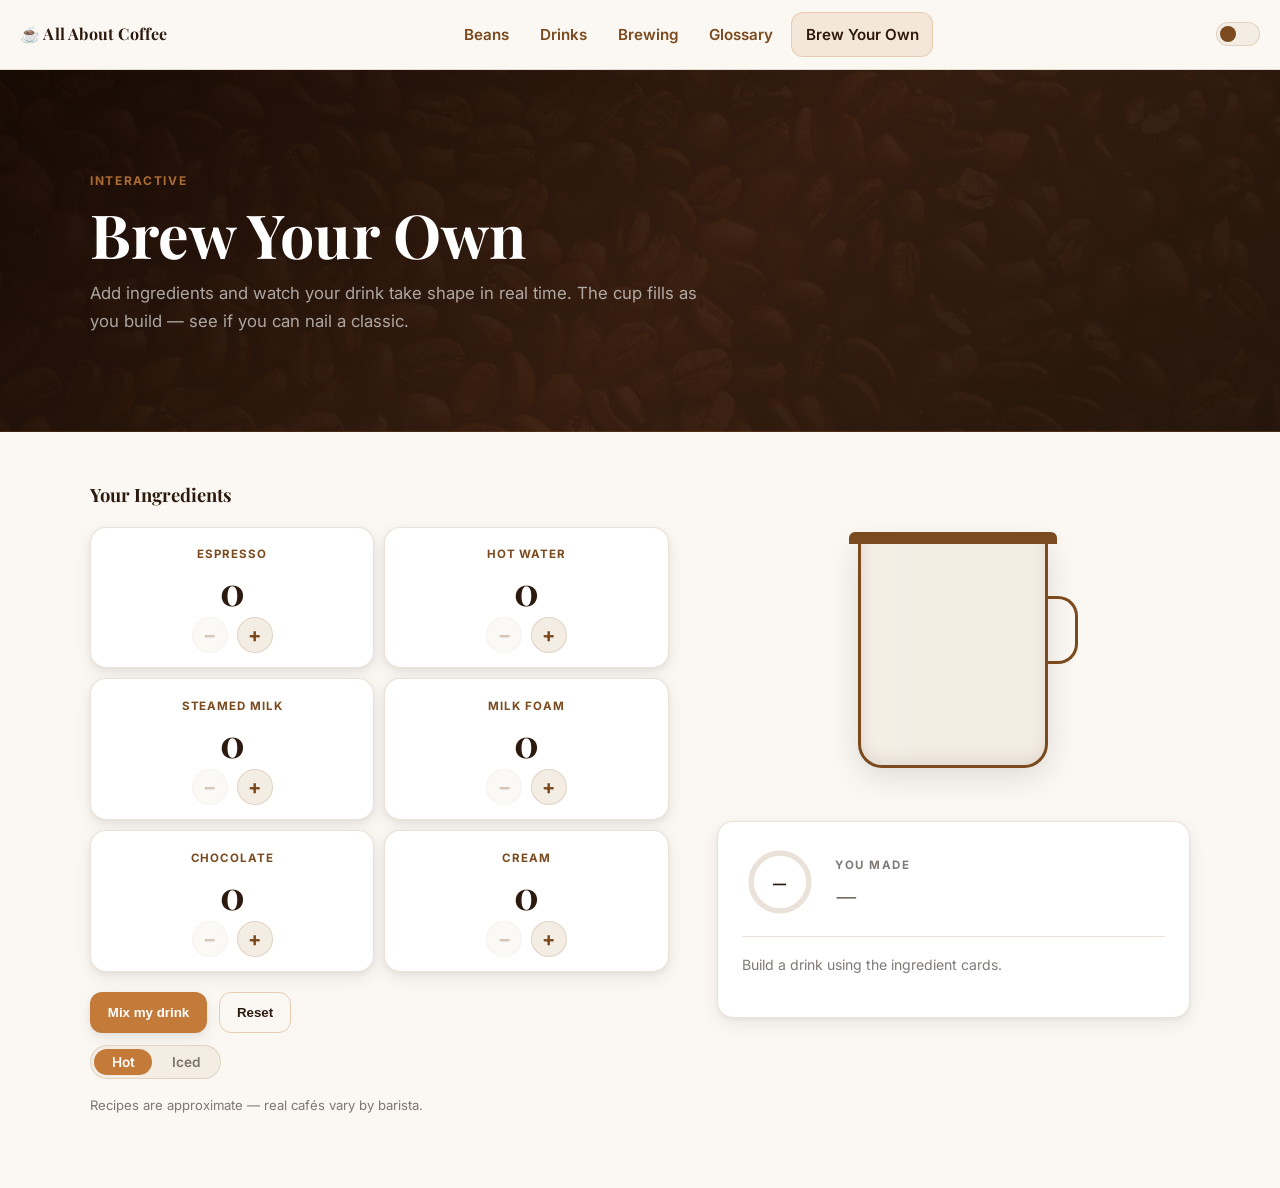
==== brew.html @ 39d96329 "added option to switch light/dark mode, choose between iced and hot coffee" ====
<!DOCTYPE html>
<html lang="en">
<head>
  <meta charset="UTF-8" />
  <meta name="viewport" content="width=device-width, initial-scale=1.0" />
  <link rel="stylesheet" href="styles.css" />
  <script src="main.js" defer></script>
  <script src="brew-game.js" defer></script>
  <title>Brew Your Own | All About Coffee</title>
</head>
<body>
  <header class="top-nav">
    <a class="brand" href="index.html#top">☕ All About Coffee</a>
    <nav class="nav-links">
      <a href="index.html#beans">Beans</a>
      <a href="index.html#drinks">Drinks</a>
      <a href="index.html#brewing">Brewing</a>
      <a href="index.html#glossary">Glossary</a>
      <a class="game-link" href="brew.html">Brew Your Own</a>
    </nav>
    <button class="theme-toggle" id="btnTheme" type="button" aria-label="Toggle dark mode">
      <span class="theme-toggle__knob"></span>
    </button>
  </header>

  <!-- Dark cinematic hero -->
  <div class="brew-hero">
    <div class="container brew-hero__inner">
      <p class="brew-hero__eyebrow">Interactive</p>
      <h1 class="brew-hero__title">Brew Your Own</h1>
      <p class="brew-hero__sub">
        Add ingredients and watch your drink take shape in real time.
        The cup fills as you build — see if you can nail a classic.
      </p>
    </div>
  </div>

  <main class="brew-layout container" data-page="brew">

    <!-- ── Left: ingredient cards ── -->
    <section class="brew-controls">
      <h2 class="brew-col-label">Your Ingredients</h2>
      <div class="brew-ing-grid" id="controls">
        <!-- Rendered by brew-game.js -->
      </div>
      <div class="brew-action-row">
        <button class="button" id="btnMix" type="button">Mix my drink</button>
        <button class="button secondary" id="btnReset" type="button">Reset</button>
      </div>
      <div class="brew-temp-row">
        <div class="temp-toggle">
          <button class="temp-btn active" id="btnHot"  type="button">Hot</button>
          <button class="temp-btn"        id="btnCold" type="button">Iced</button>
        </div>
      </div>
      <p class="brew-note">Recipes are approximate — real cafés vary by barista.</p>
    </section>

    <!-- ── Right: animated cup + result ── -->
    <aside class="brew-readout">

      <!-- Cup visualization -->
      <div class="cup-scene">
        <div class="cup-steam" id="cupSteam">
          <span></span><span></span><span></span>
        </div>

        <div class="cup-wrap">
          <div class="cup-rim"></div>
          <div class="cup-body" id="cupBody">
            <!-- Layers filled bottom-up by JS (order = visual stack order) -->
            <div class="cup-layer" id="layer-espresso"  style="--lc:#7B3520"></div>
            <div class="cup-layer" id="layer-water"     style="--lc:#7B9FB8"></div>
            <div class="cup-layer" id="layer-chocolate" style="--lc:#5C3317"></div>
            <div class="cup-layer" id="layer-milk"      style="--lc:#DEBBA0"></div>
            <div class="cup-layer" id="layer-cream"     style="--lc:#E8C87A"></div>
            <div class="cup-layer" id="layer-foam"      style="--lc:#D6C9BB"></div>
          </div>
          <div class="cup-handle"></div>
        </div>

        <!-- Colour-coded layer legend -->
        <div class="cup-legend" id="cupLegend"></div>
      </div>

      <!-- Result card -->
      <div class="brew-result">
        <div class="brew-result__top">

          <!-- SVG confidence ring -->
          <div class="brew-ring-wrap">
            <svg class="brew-ring" viewBox="0 0 100 100" aria-hidden="true">
              <circle class="brew-ring__bg"  cx="50" cy="50" r="38"/>
              <circle class="brew-ring__arc" cx="50" cy="50" r="38" id="ringArc"/>
            </svg>
            <span class="brew-ring__pct" id="confidencePct">—</span>
          </div>

          <div class="brew-result__text">
            <p class="brew-result__label">You made</p>
            <p class="brew-result__name" id="drinkName">—</p>
          </div>
        </div>

        <p class="brew-result__desc" id="drinkDesc">
          Build a drink using the ingredient cards on the left.
        </p>

        <div class="brew-mix" id="mixSummary"></div>
      </div>

    </aside>
  </main>
</body>
</html>
---- styles.css ----
@import url("https://fonts.googleapis.com/css2?family=Playfair+Display:wght@600;700&family=Inter:wght@400;500;600&display=swap");

:root{
  --font-heading: "Playfair Display", serif;
  --font-body: "Inter", system-ui, -apple-system, Segoe UI, Roboto, Arial, sans-serif;

  /* ── Light theme (default) ── */
  --bg: #FBF7F2;
  --surface: #FFFFFF;
  --surface-2: #F4EDE4;
  --border: rgba(139, 90, 43, 0.18);

  --tint: rgba(196, 123, 58, 0.08);
  --tint-strong: rgba(196, 123, 58, 0.14);
  --accent-soft: rgba(196, 123, 58, 0.12);
  --accent-soft-2: rgba(196, 123, 58, 0.08);

  --text: #1A0F08;
  --muted: rgba(26, 15, 8, 0.55);

  /* "900" = darkest heading; "700" = warm mid-tone */
  --coffee-900: #2D1A0E;
  --coffee-700: #7B4A1F;

  --accent: #C47B3A;

  --shadow-sm: 0 2px 6px rgba(0,0,0,0.05), 0 6px 18px rgba(0,0,0,0.07);
  --shadow: 0 8px 32px rgba(0,0,0,0.12);

  --radius: 16px;
  --radius-sm: 12px;
  --container: 1100px;

  /* ── Component tokens that vary per theme ── */
  --nav-glass: rgba(251, 247, 242, 0.88);
  --hero-fade:     rgba(251, 247, 242, 0.55);
  --hero-fade-end: rgba(251, 247, 242, 0.95);
  --beans-overlay-top: rgba(251, 247, 242, 0.72);
  --beans-overlay-bot: rgba(244, 237, 228, 0.85);
  --section-alt-end: rgba(196, 123, 58, 0.10);
}

*{ box-sizing: border-box; }
html{ scroll-behavior: smooth; }

body{
  margin: 0;
  font-family: var(--font-body);
  background: var(--bg);
  color: var(--text);
  line-height: 1.65;
  -webkit-font-smoothing: antialiased;
  -moz-osx-font-smoothing: grayscale;
}

a{ color: inherit; text-decoration: none; }

.container{
  width: min(var(--container), calc(100% - 2.5rem));
  margin-inline: auto;
}

/* Make anchor scrolling land nicely below the sticky nav */
section[id]{ scroll-margin-top: 88px; }

/* ---------- Top Nav ---------- */
.top-nav{
  position: sticky;
  top: 0;
  z-index: 50;

  background: var(--nav-glass);
  -webkit-backdrop-filter: blur(12px);
  backdrop-filter: blur(12px);
  border-bottom: 1px solid var(--border);

  display: flex;
  align-items: center;
  justify-content: space-between;

  padding: 0.75rem 1.25rem;
}

.brand{
  font-family: var(--font-heading);
  font-weight: 700;
  letter-spacing: 0.2px;
  color: var(--coffee-900);
  display: inline-flex;
  align-items: center;
  gap: 0.5rem;
}

.nav-links{
  display: flex;
  align-items: center;
  gap: 0.25rem;
  flex-wrap: wrap;
}

.nav-links a{
  font-weight: 600;
  font-size: 0.95rem;
  color: var(--coffee-700);

  padding: 0.55rem 0.85rem;
  border-radius: var(--radius-sm);

  transition: background-color 160ms ease, color 160ms ease, transform 160ms ease;
}

.nav-links a:hover{
  background: rgba(196, 123, 58, 0.14);
  color: var(--coffee-900);
}

.nav-links a.active{
  background: rgba(196, 123, 58, 0.20);
  color: var(--coffee-900);
}

.nav-links a.game-link{
  background: rgba(196, 123, 58, 0.14);
  border: 1px solid rgba(196, 123, 58, 0.25);
}

/* ---------- Hero (parallax) ---------- */
.hero{
  position: relative;
  overflow: hidden;
  border-bottom: 1px solid var(--border);
  padding: clamp(3rem, 7vw, 5rem) 0;
}

.hero-bg{
  position: absolute;
  inset: -30% -10% -30% -10%;
  background:
    radial-gradient(circle at 30% 15%,
      rgba(10,4,1,0.50),
      rgba(8,3,1,0.80) 55%,
      rgba(6,2,0,0.95)
    ),
    url("./assets/coffee-cup-leaves-bg.jpg");
  background-size: cover;
  background-position: center;
  transform: translate3d(0,0,0) scale(1.06);
  will-change: transform;
}

.hero::after{
  content:"";
  position:absolute;
  inset:0;
  background: linear-gradient(to bottom,
    transparent,
    var(--hero-fade) 60%,
    var(--hero-fade-end)
  );
  pointer-events:none;
}

.hero-inner{
  position: relative;
  z-index: 2;
}

.eyebrow{
  display: inline-block;
  font-weight: 700;
  letter-spacing: 0.12em;
  text-transform: uppercase;
  font-size: 0.78rem;
  color: rgba(196, 123, 58, 0.85);
  margin: 0 0 0.75rem;
}

.hero h1{
  font-family: var(--font-heading);
  font-weight: 700;
  letter-spacing: 0.2px;
  line-height: 1.1;
  margin: 0 0 0.85rem;
  font-size: clamp(2.2rem, 3.6vw, 3.3rem);
  /* Always cream — hero sits on a dark image in both themes */
  color: #F0E2CC;
  max-width: 22ch;
}

.beans-bg{
  position: relative;
  overflow: hidden;
}

.beans-bg::before{
  content:"";
  position: absolute;
  inset: -20%;
  background:
    linear-gradient(
      var(--beans-overlay-top),
      var(--beans-overlay-bot)
    ),
    url("./assets/coffee-beans-bg.jpg");
  background-size: cover;
  background-position: center;
  transform: translate3d(0,0,0) scale(1.06);
  z-index: 0;
}

.beans-bg > .container{
  position: relative;
  z-index: 1;
}

.lead{
  margin: 0;
  max-width: 70ch;
  /* Always readable on the dark hero image */
  color: rgba(240, 226, 204, 0.72);
  font-size: 1.08rem;
}

/* Secondary button inside the hero is always on a dark image */
.hero .button.secondary {
  color: #F0E2CC;
  border-color: rgba(240, 226, 204, 0.35);
}

.cta-row{
  display: flex;
  gap: 0.75rem;
  flex-wrap: wrap;
  margin-top: 1.35rem;
}

.button{
  display: inline-flex;
  align-items: center;
  justify-content: center;
  gap: 0.5rem;

  padding: 0.75rem 1.05rem;
  border-radius: var(--radius-sm);
  border: 1px solid transparent;

  background: var(--accent);
  color: #fff;
  font-weight: 700;

  box-shadow: var(--shadow-sm);
  transition: transform 160ms ease, filter 160ms ease;
}

.button:hover{ transform: translateY(-1px); filter: brightness(0.98); }
.button:active{ transform: translateY(0px); }

.button.secondary{
  background: transparent;
  color: var(--coffee-900);
  border-color: rgba(196, 123, 58, 0.35);
  box-shadow: none;
}

/* ---------- Sections ---------- */
.section{
  padding: clamp(2.5rem, 5vw, 4rem) 0;
}

.section--alt{
  background:
    linear-gradient(to bottom, rgba(196,123,58,0.06), var(--section-alt-end));
  border-top: 1px solid var(--border);
  border-bottom: 1px solid var(--border);
}

.section-head{
  margin-bottom: 1.25rem;
}

.section-head h2{
  font-family: var(--font-heading);
  font-size: clamp(1.6rem, 2.2vw, 2.1rem);
  margin: 0 0 0.35rem;
  color: var(--coffee-900);
}

.section-head p{
  margin: 0;
  color: var(--muted);
  max-width: 78ch;
}

/* Grid + cards */
.grid{
  display: grid;
  grid-template-columns: repeat(12, 1fr);
  gap: 1.15rem;
  margin-top: 1.25rem;
}

.card{
  grid-column: span 6;
  background: var(--surface);
  border: 1px solid var(--border);
  border-radius: var(--radius);
  padding: 1.2rem;
  box-shadow: var(--shadow-sm);
  transition: transform 170ms ease, box-shadow 170ms ease, border-color 170ms ease;
}

.card:hover{
  transform: translateY(-2px);
  box-shadow: var(--shadow);
  border-color: rgba(196,123,58,0.30);
}

.card h3{
  font-family: var(--font-heading);
  margin: 0 0 0.35rem;
  color: var(--coffee-900);
}

.card p{
  margin: 0.25rem 0 0;
  color: var(--muted);
}

.card ul{
  margin: 0.75rem 0 0;
  padding-left: 1.1rem;
  color: var(--muted);
}

.card.small{ grid-column: span 4; }
.card.full{ grid-column: span 12; }

.chip{
  display: inline-flex;
  align-items: center;
  gap: 0.35rem;
  padding: 0.2rem 0.6rem;
  border-radius: 999px;
  border: 1px solid rgba(196,123,58,0.25);
  background: rgba(196,123,58,0.10);
  font-weight: 700;
  font-size: 0.82rem;
  color: var(--coffee-700);
}

/* ---------- Reveal on scroll ---------- */
.reveal{
  opacity: 0;
  transform: translateY(14px);
  transition: opacity 500ms ease, transform 500ms ease;
}
.reveal.in{
  opacity: 1;
  transform: translateY(0);
}

/* ---------- Footer ---------- */
.footer{
  border-top: 1px solid var(--border);
  padding: 1.75rem 0;
  color: var(--muted);
  font-size: 0.95rem;
}

/* =========================
   Brew page
========================= */

/* ── Hero ── */
.brew-hero {
  background:
    linear-gradient(135deg,
      rgba(22, 10, 4, 0.97) 0%,
      rgba(55, 30, 16, 0.94) 55%,
      rgba(38, 22, 12, 0.96) 100%
    ),
    url('./assets/coffee-beans-bg.jpg');
  background-size: cover;
  background-position: center;
  padding: clamp(3.5rem, 8vw, 6rem) 0;
  border-bottom: 1px solid rgba(196,123,58,0.18);
}

.brew-hero__eyebrow {
  display: inline-block;
  font-weight: 700;
  letter-spacing: 0.14em;
  text-transform: uppercase;
  font-size: 0.75rem;
  color: rgba(196,123,58,0.85);
  margin: 0 0 0.75rem;
}

.brew-hero__title {
  font-family: var(--font-heading);
  font-size: clamp(2.4rem, 5vw, 3.8rem);
  color: #fff;
  margin: 0 0 0.85rem;
  line-height: 1.05;
  letter-spacing: 0.2px;
}

.brew-hero__sub {
  color: rgba(255,255,255,0.62);
  font-size: 1.05rem;
  max-width: 58ch;
  margin: 0;
  line-height: 1.65;
}

/* ── Page layout ── */
.brew-layout {
  display: grid;
  grid-template-columns: 1.1fr 0.9fr;
  gap: 3rem;
  align-items: start;
  padding: 3rem 0 4.5rem;
}

.brew-col-label {
  font-family: var(--font-heading);
  font-size: 1.15rem;
  color: var(--coffee-900);
  margin: 0 0 1rem;
}

/* ── Ingredient cards ── */
.brew-ing-grid {
  display: grid;
  grid-template-columns: repeat(2, 1fr);
  gap: 10px;
}

.brew-ing-card {
  background: var(--surface);
  border: 1.5px solid var(--border);
  border-radius: var(--radius);
  padding: 1.1rem 0.85rem 0.9rem;
  display: flex;
  flex-direction: column;
  align-items: center;
  gap: 0.45rem;
  text-align: center;
  box-shadow: var(--shadow-sm);
  transition: border-color 200ms ease, box-shadow 200ms ease;
}

.brew-ing-card.has-value {
  border-color: rgba(196,123,58,0.50);
  box-shadow: 0 0 0 3px rgba(196,123,58,0.09), var(--shadow-sm);
}

.brew-ing-name {
  font-size: 0.72rem;
  font-weight: 700;
  letter-spacing: 0.08em;
  text-transform: uppercase;
  color: var(--coffee-700);
}

.brew-ing-count {
  font-family: var(--font-heading);
  font-size: 2.4rem;
  font-weight: 700;
  color: var(--coffee-900);
  line-height: 1;
  min-width: 2ch;
  transition: color 200ms ease;
}

.brew-ing-card.has-value .brew-ing-count { color: var(--accent); }

.brew-steppers {
  display: flex;
  gap: 0.55rem;
  align-items: center;
}

.brew-step {
  width: 36px;
  height: 36px;
  border-radius: 50%;
  border: 1.5px solid var(--border);
  background: var(--surface-2);
  color: var(--coffee-700);
  font-size: 1.25rem;
  font-weight: 700;
  font-family: inherit;
  cursor: pointer;
  display: flex;
  align-items: center;
  justify-content: center;
  line-height: 1;
  transition: background 140ms ease, border-color 140ms ease, transform 110ms ease;
}

.brew-step:hover {
  background: var(--accent-soft);
  border-color: rgba(196,123,58,0.45);
}

.brew-step:active  { transform: scale(0.90); }
.brew-step:disabled { opacity: 0.3; cursor: default; }

.brew-action-row {
  display: flex;
  gap: 0.75rem;
  margin-top: 1.25rem;
  flex-wrap: wrap;
}

.brew-note {
  margin: 1rem 0 0;
  font-size: 0.82rem;
  color: var(--muted);
}

/* ── Right column wrapper ── */
.brew-readout {
  display: flex;
  flex-direction: column;
  gap: 1.25rem;
  position: sticky;
  top: 96px;
}

/* ── Cup scene ── */
.cup-scene {
  display: flex;
  flex-direction: column;
  align-items: center;
  gap: 0;
  padding-top: 1rem;
}

/* Steam */
.cup-steam {
  display: flex;
  gap: 10px;
  align-items: flex-end;
  height: 38px;
  margin-bottom: 4px;
  opacity: 0;
  transition: opacity 600ms ease;
}

.cup-steam.is-active { opacity: 1; }

.cup-steam span {
  display: block;
  width: 5px;
  border-radius: 3px;
  background: linear-gradient(to top, rgba(196,123,58,0.45), transparent);
  animation: steamRise 2s ease-in-out infinite;
}

.cup-steam span:nth-child(1) { height: 22px; animation-delay: 0s;    }
.cup-steam span:nth-child(2) { height: 30px; animation-delay: 0.45s; }
.cup-steam span:nth-child(3) { height: 18px; animation-delay: 0.9s;  }

@keyframes steamRise {
  0%, 100% { transform: translateY(0)    scaleX(1);   opacity: 0.75; }
  50%       { transform: translateY(-9px) scaleX(0.55); opacity: 0.25; }
}

/* Cup structure */
.cup-wrap {
  position: relative;
  width: 190px;
}

.cup-rim {
  position: absolute;
  top: -6px;
  left: -9px;
  right: -9px;
  height: 12px;
  background: var(--coffee-700);
  border-radius: 6px 6px 0 0;
  z-index: 2;
}

.cup-body {
  width: 190px;
  height: 230px;
  border: 3px solid var(--coffee-700);
  border-top: none;
  border-bottom-left-radius: 24px;
  border-bottom-right-radius: 24px;
  background: var(--surface-2);
  position: relative;
  overflow: hidden;
  box-shadow:
    inset 0 -6px 16px rgba(42,26,18,0.07),
    inset 2px 0 8px rgba(42,26,18,0.04),
    var(--shadow);
}

/* Subtle gloss on left side of cup */
.cup-body::after {
  content: '';
  position: absolute;
  inset: 0;
  background: linear-gradient(to right, rgba(255,255,255,0.06) 0%, transparent 40%);
  pointer-events: none;
  z-index: 1;
}

.cup-handle {
  position: absolute;
  right: -30px;
  top: 58px;
  width: 30px;
  height: 68px;
  border: 3px solid var(--coffee-700);
  border-left: none;
  border-radius: 0 20px 20px 0;
}

/* Liquid layers */
.cup-layer {
  position: absolute;
  left: 0;
  right: 0;
  bottom: 0;
  height: 0%;
  background: var(--lc, #ccc);
  transition:
    height 580ms cubic-bezier(0.34, 1.25, 0.64, 1),
    bottom 580ms cubic-bezier(0.34, 1.25, 0.64, 1);
}

/* Separator line between layers — dark enough to show on light colours */
.cup-layer::after {
  content: '';
  position: absolute;
  top: 0;
  left: 0;
  right: 0;
  height: 3px;
  background: rgba(80, 45, 20, 0.18);
}

/* Layer legend */
.cup-legend {
  display: flex;
  flex-wrap: wrap;
  justify-content: center;
  gap: 0.4rem 0.75rem;
  margin-top: 0.85rem;
  min-height: 1.2em;
}

.cup-legend-item {
  display: flex;
  align-items: center;
  gap: 0.3rem;
  font-size: 0.75rem;
  color: var(--muted);
  font-weight: 500;
}

.cup-legend-dot {
  width: 9px;
  height: 9px;
  border-radius: 50%;
  flex-shrink: 0;
}

/* ── Result card ── */
.brew-result {
  background: var(--surface);
  border: 1px solid var(--border);
  border-radius: var(--radius);
  padding: 1.4rem 1.5rem 1.5rem;
  box-shadow: var(--shadow-sm);
}

.brew-result__top {
  display: flex;
  align-items: center;
  gap: 1.1rem;
  margin-bottom: 1rem;
}

/* SVG ring */
.brew-ring-wrap {
  position: relative;
  width: 76px;
  height: 76px;
  flex-shrink: 0;
}

.brew-ring {
  width: 76px;
  height: 76px;
  transform: rotate(-90deg);
}

.brew-ring__bg {
  fill: none;
  stroke: var(--border);
  stroke-width: 7;
}

.brew-ring__arc {
  fill: none;
  stroke: var(--accent);
  stroke-width: 7;
  stroke-linecap: round;
  /* circumference = 2π × 38 ≈ 238.76 */
  stroke-dasharray: 238.76;
  stroke-dashoffset: 238.76;
  transition: stroke-dashoffset 600ms cubic-bezier(0.4, 0, 0.2, 1), stroke 350ms ease;
}

.brew-ring__pct {
  position: absolute;
  inset: 0;
  display: flex;
  align-items: center;
  justify-content: center;
  font-family: var(--font-heading);
  font-size: 1.05rem;
  font-weight: 700;
  color: var(--coffee-900);
}

.brew-result__label {
  font-size: 0.72rem;
  font-weight: 700;
  letter-spacing: 0.13em;
  text-transform: uppercase;
  color: var(--muted);
  margin: 0 0 0.25rem;
}

.brew-result__name {
  font-family: var(--font-heading);
  font-size: clamp(1.3rem, 2.2vw, 1.65rem);
  color: var(--coffee-900);
  margin: 0;
  line-height: 1.15;
}

.brew-result__desc {
  font-size: 0.88rem;
  color: var(--muted);
  line-height: 1.65;
  margin: 0 0 1rem;
  border-top: 1px solid var(--border);
  padding-top: 1rem;
}

.brew-mix {
  display: flex;
  flex-wrap: wrap;
  gap: 0.35rem;
}

.brew-mix-tag {
  display: inline-flex;
  align-items: center;
  gap: 0.25rem;
  padding: 0.18rem 0.55rem;
  border-radius: 999px;
  background: var(--surface-2);
  border: 1px solid var(--border);
  font-size: 0.75rem;
  font-weight: 600;
  color: var(--coffee-700);
}

/* ── Responsive ── */
@media (max-width: 900px) {
  .card{ grid-column: span 12; }
  .card.small{ grid-column: span 12; }

  .brew-layout {
    grid-template-columns: 1fr;
    gap: 2rem;
    padding: 2rem 0 3rem;
  }

  .brew-readout { position: static; }
  .brew-ing-grid { grid-template-columns: repeat(3, 1fr); }
  .cup-scene { padding-top: 0; }
}

@media (max-width: 500px) {
  .brew-ing-grid { grid-template-columns: repeat(2, 1fr); }
}
/* =========================
   Drinks — full-bleed card grid
========================= */

.drink-grid {
  display: grid;
  grid-template-columns: repeat(3, 1fr);
  gap: 1rem;
  margin-top: 1.25rem;
}

.drink-card {
  position: relative;
  border-radius: var(--radius);
  overflow: hidden;
  aspect-ratio: 3 / 4;
  box-shadow: var(--shadow);
  /* stagger the reveal per card */
  --stagger: 0;
}

.drink-card:nth-child(1) { --stagger: 0; }
.drink-card:nth-child(2) { --stagger: 1; }
.drink-card:nth-child(3) { --stagger: 2; }
.drink-card:nth-child(4) { --stagger: 3; }
.drink-card:nth-child(5) { --stagger: 4; }
.drink-card:nth-child(6) { --stagger: 5; }

/* Override the generic .reveal transition to add stagger */
.drink-card.reveal {
  transition:
    opacity  500ms ease calc(var(--stagger) * 70ms),
    transform 500ms ease calc(var(--stagger) * 70ms);
}

/* Photo fills the entire card */
.drink-card img {
  position: absolute;
  inset: 0;
  width: 100%;
  height: 100%;
  object-fit: cover;
  transition: transform 500ms ease;
}

.drink-card:hover img { transform: scale(1.05); }

/* Dark gradient — heavier at the bottom where text lives */
.drink-card__overlay {
  position: absolute;
  inset: 0;
  background: linear-gradient(
    to top,
    rgba(12, 5, 2, 0.93) 0%,
    rgba(12, 5, 2, 0.55) 42%,
    rgba(12, 5, 2, 0.10) 72%,
    transparent 100%
  );
}

/* All text sits above the overlay */
.drink-card__body {
  position: absolute;
  bottom: 0;
  left: 0;
  right: 0;
  padding: 1.4rem 1.25rem 1.25rem;
  color: #fff;
}

.drink-card__tagline {
  font-size: 0.68rem;
  font-weight: 700;
  letter-spacing: 0.15em;
  text-transform: uppercase;
  color: rgba(196, 123, 58, 0.95);
  margin: 0 0 0.3rem;
}

.drink-card__name {
  font-family: var(--font-heading);
  font-size: clamp(1.2rem, 1.6vw, 1.5rem);
  color: #fff;
  margin: 0 0 0.5rem;
  line-height: 1.1;
}

.drink-card__desc {
  font-size: 0.8rem;
  color: rgba(255, 255, 255, 0.75);
  line-height: 1.55;
  margin: 0 0 0.75rem;
}

.drink-card__tags {
  display: flex;
  gap: 0.3rem;
  flex-wrap: wrap;
}

.drink-card__tags span {
  display: inline-flex;
  align-items: center;
  padding: 0.15rem 0.5rem;
  border-radius: 999px;
  background: rgba(196, 123, 58, 0.22);
  border: 1px solid rgba(196, 123, 58, 0.40);
  font-size: 0.7rem;
  font-weight: 600;
  color: rgba(255, 255, 255, 0.88);
}

@media (max-width: 700px) {
  .drink-grid { grid-template-columns: repeat(2, 1fr); }
  .drink-card { aspect-ratio: 4 / 5; }
}

@media (max-width: 420px) {
  .drink-grid { grid-template-columns: 1fr; }
  .drink-card { aspect-ratio: 4 / 3; }
}

/* =========================
   Dark theme override
========================= */

[data-theme="dark"] {
  --bg: #130904;
  --surface: #1E110A;
  --surface-2: #271810;
  --border: #3A2216;

  --text: #EDE0CF;
  --muted: rgba(237, 224, 207, 0.55);

  --coffee-900: #F0E2CC;
  --coffee-700: #C4926A;

  --shadow-sm: 0 8px 22px rgba(0, 0, 0, 0.35);
  --shadow: 0 18px 48px rgba(0, 0, 0, 0.55);

  --nav-glass: rgba(15, 7, 2, 0.88);
  --hero-fade:     rgba(10, 4, 1, 0.60);
  --hero-fade-end: rgba(10, 4, 1, 0.90);
  --beans-overlay-top: rgba(10, 4, 1, 0.82);
  --beans-overlay-bot: rgba(14, 7, 2, 0.90);
  --section-alt-end: rgba(10, 4, 1, 0.35);
}

/* =========================
   Theme toggle pill
========================= */

.theme-toggle {
  width: 44px;
  height: 24px;
  border-radius: 12px;
  border: 1.5px solid var(--border);
  background: var(--surface-2);
  cursor: pointer;
  padding: 0 0 0 3px;
  display: flex;
  align-items: center;
  flex-shrink: 0;
  transition: background 220ms ease, border-color 220ms ease;
}

.theme-toggle__knob {
  width: 16px;
  height: 16px;
  border-radius: 50%;
  background: var(--coffee-700);
  transform: translateX(0);
  transition: transform 220ms cubic-bezier(0.4, 0, 0.2, 1), background 220ms ease;
  flex-shrink: 0;
}

[data-theme="dark"] .theme-toggle__knob {
  transform: translateX(18px);
  background: var(--accent);
}

/* =========================
   Temperature toggle
========================= */

.brew-temp-row {
  margin-top: 0.75rem;
}

.temp-toggle {
  display: inline-flex;
  background: var(--surface-2);
  border: 1.5px solid var(--border);
  border-radius: 999px;
  padding: 3px;
  gap: 2px;
}

.temp-btn {
  padding: 0.3rem 1.1rem;
  border-radius: 999px;
  border: none;
  background: transparent;
  color: var(--muted);
  font-weight: 600;
  font-size: 0.85rem;
  font-family: inherit;
  cursor: pointer;
  transition: background 160ms ease, color 160ms ease;
}

.temp-btn.active {
  background: var(--accent);
  color: #fff;
}

.temp-btn:not(.active):hover {
  background: var(--accent-soft);
  color: var(--coffee-700);
}

/* =========================
   Mix animation
========================= */

@keyframes cupShake {
  0%   { transform: translateX(0)    rotate(0deg); }
  15%  { transform: translateX(-5px) rotate(-1.5deg); }
  30%  { transform: translateX(5px)  rotate(1.5deg); }
  45%  { transform: translateX(-4px) rotate(-0.8deg); }
  60%  { transform: translateX(4px)  rotate(0.8deg); }
  75%  { transform: translateX(-2px) rotate(-0.3deg); }
  100% { transform: translateX(0)    rotate(0deg); }
}

.cup-wrap.is-shaking {
  animation: cupShake 0.7s ease;
}

/* Single blended-colour layer shown after mixing */
.cup-layer--mixed {
  opacity: 0;
  z-index: 1;
  transition: opacity 350ms ease 50ms;
}

/* Slight cool tint on the mixed layer when drink is iced */
.cup-wrap.is-cold .cup-layer--mixed {
  filter: hue-rotate(20deg) saturate(0.75) brightness(0.92);
}

/* =========================
   Cold cup styling
========================= */

.cup-wrap.is-cold .cup-rim    { background: #7BA8C4; }
.cup-wrap.is-cold .cup-body   { border-color: #7BA8C4; }
.cup-wrap.is-cold .cup-handle { border-color: #7BA8C4; }
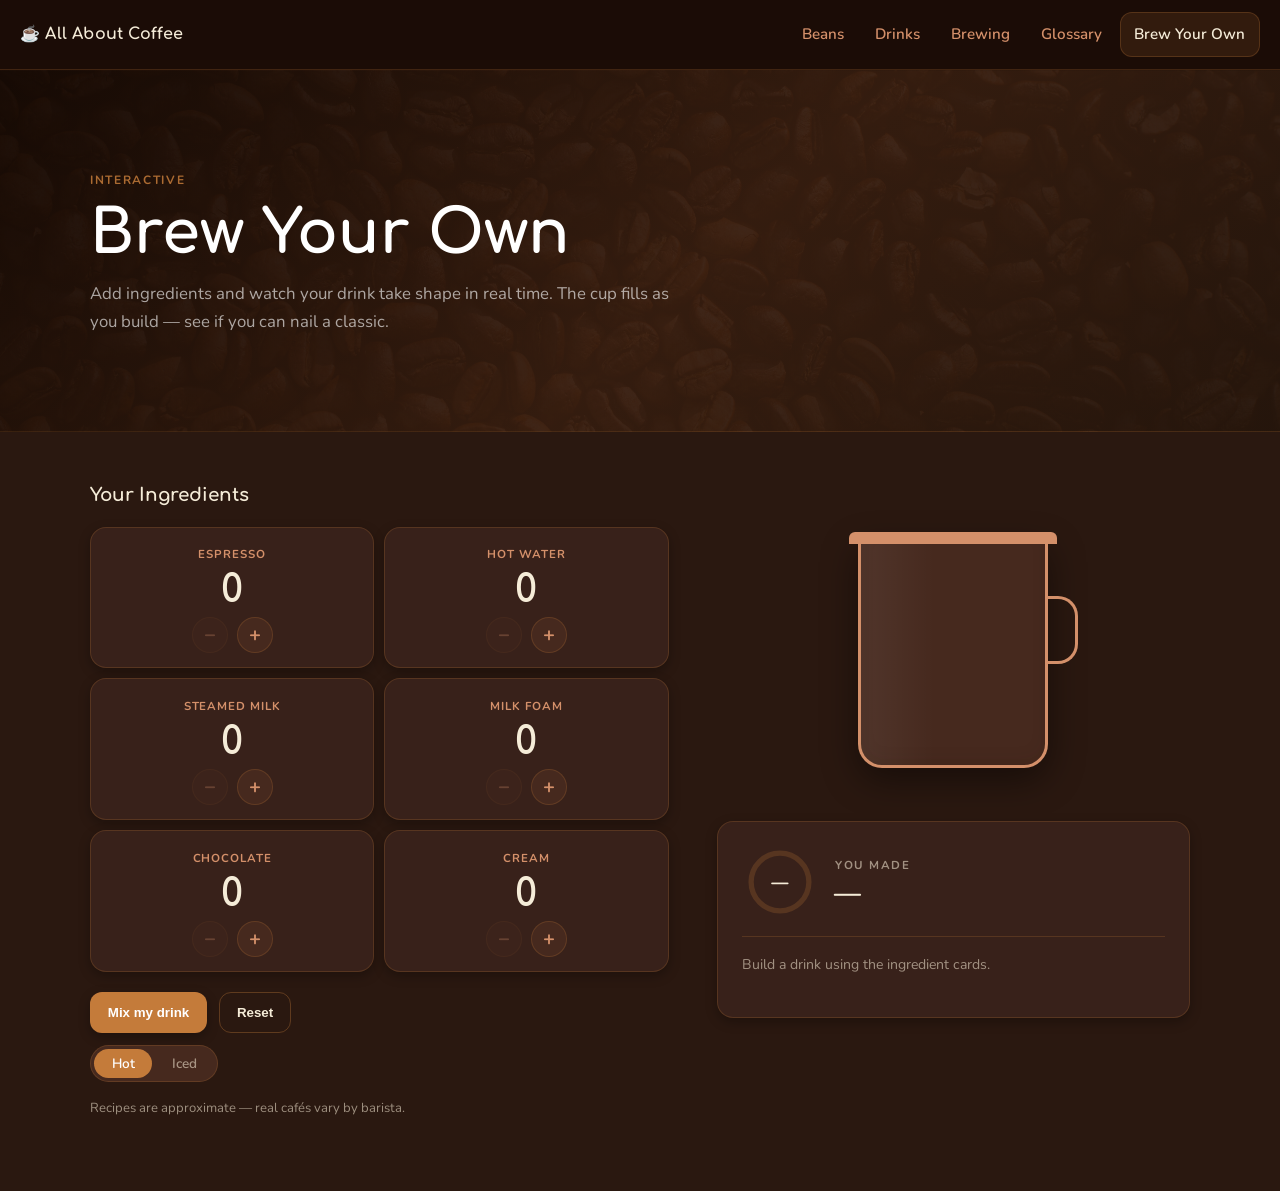
==== commit 158d9908: "switched from sharp fonts to softer, removed light/dark theme option and made whole website brown" ====
--- a/brew.html
+++ b/brew.html
@@ -18,9 +18,6 @@
       <a href="index.html#glossary">Glossary</a>
       <a class="game-link" href="brew.html">Brew Your Own</a>
     </nav>
-    <button class="theme-toggle" id="btnTheme" type="button" aria-label="Toggle dark mode">
-      <span class="theme-toggle__knob"></span>
-    </button>
   </header>
 
   <!-- Dark cinematic hero -->
--- a/styles.css
+++ b/styles.css
@@ -1,43 +1,34 @@
-@import url("https://fonts.googleapis.com/css2?family=Playfair+Display:wght@600;700&family=Inter:wght@400;500;600&display=swap");
+@import url("https://fonts.googleapis.com/css2?family=Comfortaa:wght@600;700&family=Nunito:wght@400;500;600;700&display=swap");
 
 :root{
-  --font-heading: "Playfair Display", serif;
-  --font-body: "Inter", system-ui, -apple-system, Segoe UI, Roboto, Arial, sans-serif;
-
-  /* ── Light theme (default) ── */
-  --bg: #FBF7F2;
-  --surface: #FFFFFF;
-  --surface-2: #F4EDE4;
-  --border: rgba(139, 90, 43, 0.18);
+  --font-heading: "Comfortaa", cursive;
+  --font-body: "Nunito", system-ui, sans-serif;
+
+  /* ── Unified coffee-brown theme ── */
+  --bg: #2A1810;
+  --surface: #38211A;
+  --surface-2: #46291E;
+  --border: rgba(196, 123, 58, 0.22);
 
   --tint: rgba(196, 123, 58, 0.08);
   --tint-strong: rgba(196, 123, 58, 0.14);
-  --accent-soft: rgba(196, 123, 58, 0.12);
-  --accent-soft-2: rgba(196, 123, 58, 0.08);
-
-  --text: #1A0F08;
-  --muted: rgba(26, 15, 8, 0.55);
-
-  /* "900" = darkest heading; "700" = warm mid-tone */
-  --coffee-900: #2D1A0E;
-  --coffee-700: #7B4A1F;
+  --accent-soft: rgba(196, 123, 58, 0.14);
+  --accent-soft-2: rgba(196, 123, 58, 0.09);
+
+  --text: #F0E4CE;
+  --muted: rgba(240, 228, 206, 0.58);
+
+  --coffee-900: #F5ECD8;
+  --coffee-700: #D4906A;
 
   --accent: #C47B3A;
 
-  --shadow-sm: 0 2px 6px rgba(0,0,0,0.05), 0 6px 18px rgba(0,0,0,0.07);
-  --shadow: 0 8px 32px rgba(0,0,0,0.12);
+  --shadow-sm: 0 4px 12px rgba(0,0,0,0.28);
+  --shadow: 0 12px 36px rgba(0,0,0,0.45);
 
   --radius: 16px;
   --radius-sm: 12px;
   --container: 1100px;
-
-  /* ── Component tokens that vary per theme ── */
-  --nav-glass: rgba(251, 247, 242, 0.88);
-  --hero-fade:     rgba(251, 247, 242, 0.55);
-  --hero-fade-end: rgba(251, 247, 242, 0.95);
-  --beans-overlay-top: rgba(251, 247, 242, 0.72);
-  --beans-overlay-bot: rgba(244, 237, 228, 0.85);
-  --section-alt-end: rgba(196, 123, 58, 0.10);
 }
 
 *{ box-sizing: border-box; }
@@ -69,7 +60,7 @@
   top: 0;
   z-index: 50;
 
-  background: var(--nav-glass);
+  background: rgba(26, 12, 6, 0.90);
   -webkit-backdrop-filter: blur(12px);
   backdrop-filter: blur(12px);
   border-bottom: 1px solid var(--border);
@@ -136,14 +127,17 @@
   position: absolute;
   inset: -30% -10% -30% -10%;
   background:
-    radial-gradient(circle at 30% 15%,
-      rgba(10,4,1,0.50),
-      rgba(8,3,1,0.80) 55%,
-      rgba(6,2,0,0.95)
-    ),
-    url("./assets/coffee-cup-leaves-bg.jpg");
-  background-size: cover;
-  background-position: center;
+    /* warm amber glow, left-center */
+    radial-gradient(ellipse at 18% 45%, rgba(196,123,58,0.28) 0%, transparent 52%),
+    /* faint warm spot, top-right */
+    radial-gradient(ellipse at 82% 18%, rgba(160,80,30,0.14) 0%, transparent 44%),
+    /* rich espresso-to-mahogany base */
+    linear-gradient(158deg,
+      #3E1C0C 0%,
+      #5A2A14 38%,
+      #3A1808 72%,
+      #261006 100%
+    );
   transform: translate3d(0,0,0) scale(1.06);
   will-change: transform;
 }
@@ -154,8 +148,8 @@
   inset:0;
   background: linear-gradient(to bottom,
     transparent,
-    var(--hero-fade) 60%,
-    var(--hero-fade-end)
+    rgba(42, 24, 16, 0.65) 60%,
+    rgba(42, 24, 16, 1)
   );
   pointer-events:none;
 }
@@ -198,8 +192,8 @@
   inset: -20%;
   background:
     linear-gradient(
-      var(--beans-overlay-top),
-      var(--beans-overlay-bot)
+      rgba(20, 8, 4, 0.78),
+      rgba(28, 12, 6, 0.88)
     ),
     url("./assets/coffee-beans-bg.jpg");
   background-size: cover;
@@ -269,7 +263,7 @@
 
 .section--alt{
   background:
-    linear-gradient(to bottom, rgba(196,123,58,0.06), var(--section-alt-end));
+    linear-gradient(to bottom, rgba(196,123,58,0.06), rgba(0,0,0,0.18));
   border-top: 1px solid var(--border);
   border-bottom: 1px solid var(--border);
 }
@@ -918,66 +912,6 @@
 }
 
 /* =========================
-   Dark theme override
-========================= */
-
-[data-theme="dark"] {
-  --bg: #130904;
-  --surface: #1E110A;
-  --surface-2: #271810;
-  --border: #3A2216;
-
-  --text: #EDE0CF;
-  --muted: rgba(237, 224, 207, 0.55);
-
-  --coffee-900: #F0E2CC;
-  --coffee-700: #C4926A;
-
-  --shadow-sm: 0 8px 22px rgba(0, 0, 0, 0.35);
-  --shadow: 0 18px 48px rgba(0, 0, 0, 0.55);
-
-  --nav-glass: rgba(15, 7, 2, 0.88);
-  --hero-fade:     rgba(10, 4, 1, 0.60);
-  --hero-fade-end: rgba(10, 4, 1, 0.90);
-  --beans-overlay-top: rgba(10, 4, 1, 0.82);
-  --beans-overlay-bot: rgba(14, 7, 2, 0.90);
-  --section-alt-end: rgba(10, 4, 1, 0.35);
-}
-
-/* =========================
-   Theme toggle pill
-========================= */
-
-.theme-toggle {
-  width: 44px;
-  height: 24px;
-  border-radius: 12px;
-  border: 1.5px solid var(--border);
-  background: var(--surface-2);
-  cursor: pointer;
-  padding: 0 0 0 3px;
-  display: flex;
-  align-items: center;
-  flex-shrink: 0;
-  transition: background 220ms ease, border-color 220ms ease;
-}
-
-.theme-toggle__knob {
-  width: 16px;
-  height: 16px;
-  border-radius: 50%;
-  background: var(--coffee-700);
-  transform: translateX(0);
-  transition: transform 220ms cubic-bezier(0.4, 0, 0.2, 1), background 220ms ease;
-  flex-shrink: 0;
-}
-
-[data-theme="dark"] .theme-toggle__knob {
-  transform: translateX(18px);
-  background: var(--accent);
-}
-
-/* =========================
    Temperature toggle
 ========================= */
 
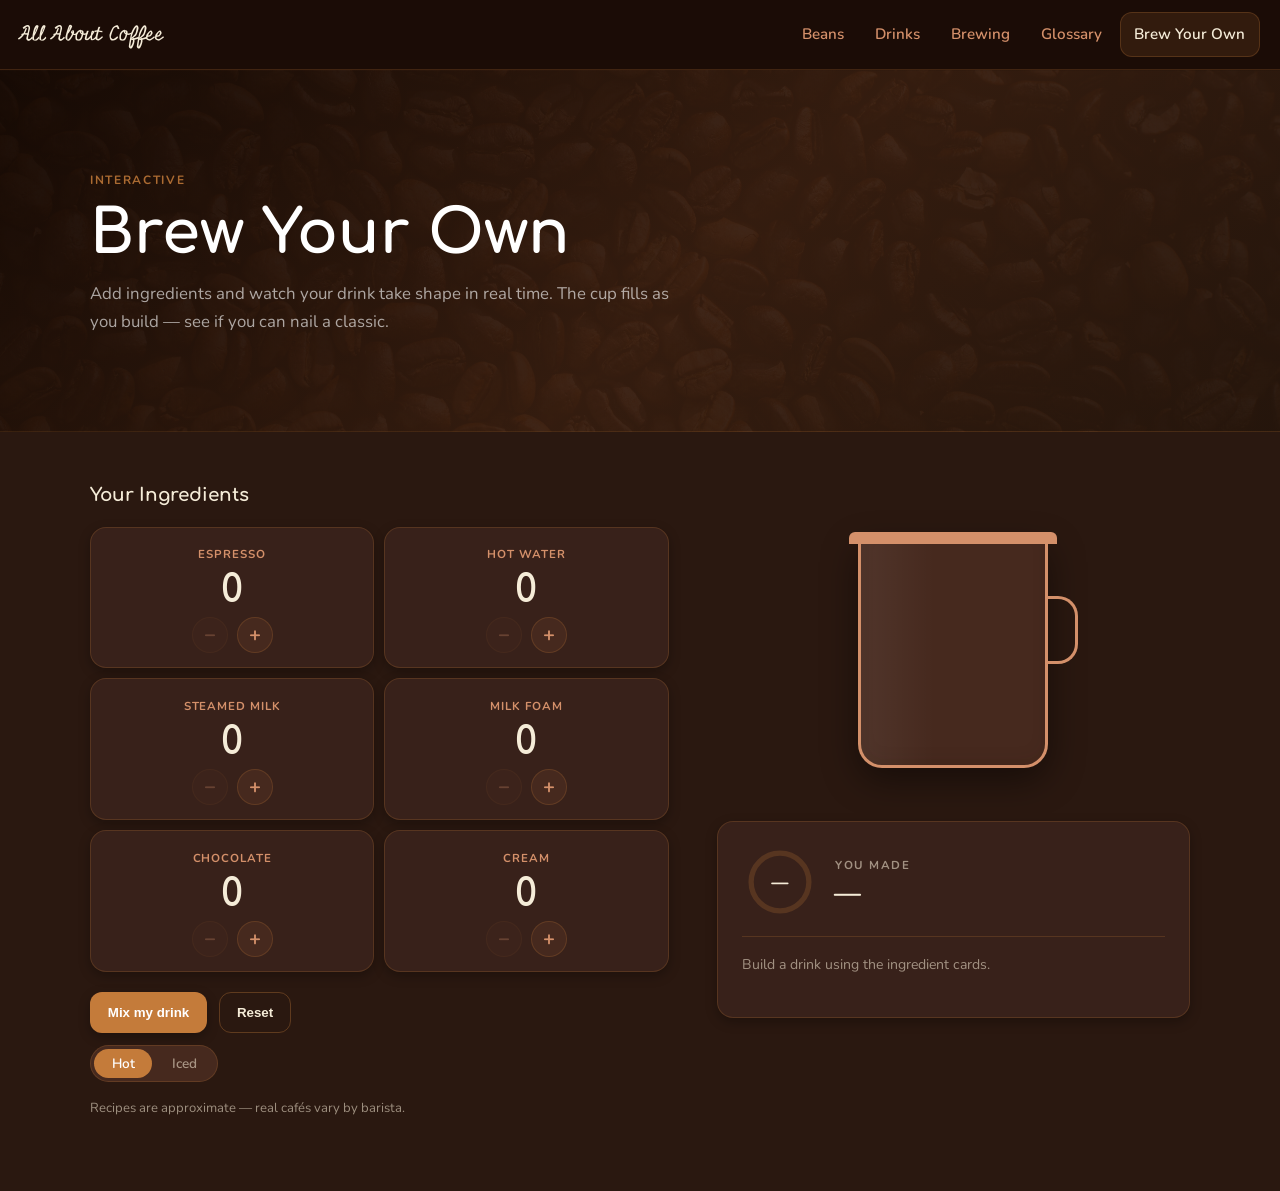
==== commit cd6d7312: "removed emoji from logo and used a nice font" ====
--- a/brew.html
+++ b/brew.html
@@ -10,7 +10,7 @@
 </head>
 <body>
   <header class="top-nav">
-    <a class="brand" href="index.html#top">☕ All About Coffee</a>
+    <a class="brand" href="index.html#top">All About Coffee</a>
     <nav class="nav-links">
       <a href="index.html#beans">Beans</a>
       <a href="index.html#drinks">Drinks</a>
--- a/styles.css
+++ b/styles.css
@@ -1,4 +1,4 @@
-@import url("https://fonts.googleapis.com/css2?family=Comfortaa:wght@600;700&family=Nunito:wght@400;500;600;700&display=swap");
+@import url("https://fonts.googleapis.com/css2?family=Miniver&family=Comfortaa:wght@600;700&family=Nunito:wght@400;500;600;700&display=swap");
 
 :root{
   --font-heading: "Comfortaa", cursive;
@@ -73,13 +73,13 @@
 }
 
 .brand{
-  font-family: var(--font-heading);
-  font-weight: 700;
-  letter-spacing: 0.2px;
+  font-family: "Miniver", cursive;
+  font-weight: 400;
+  font-size: 1.25rem;
+  letter-spacing: 0.3px;
   color: var(--coffee-900);
   display: inline-flex;
   align-items: center;
-  gap: 0.5rem;
 }
 
 .nav-links{
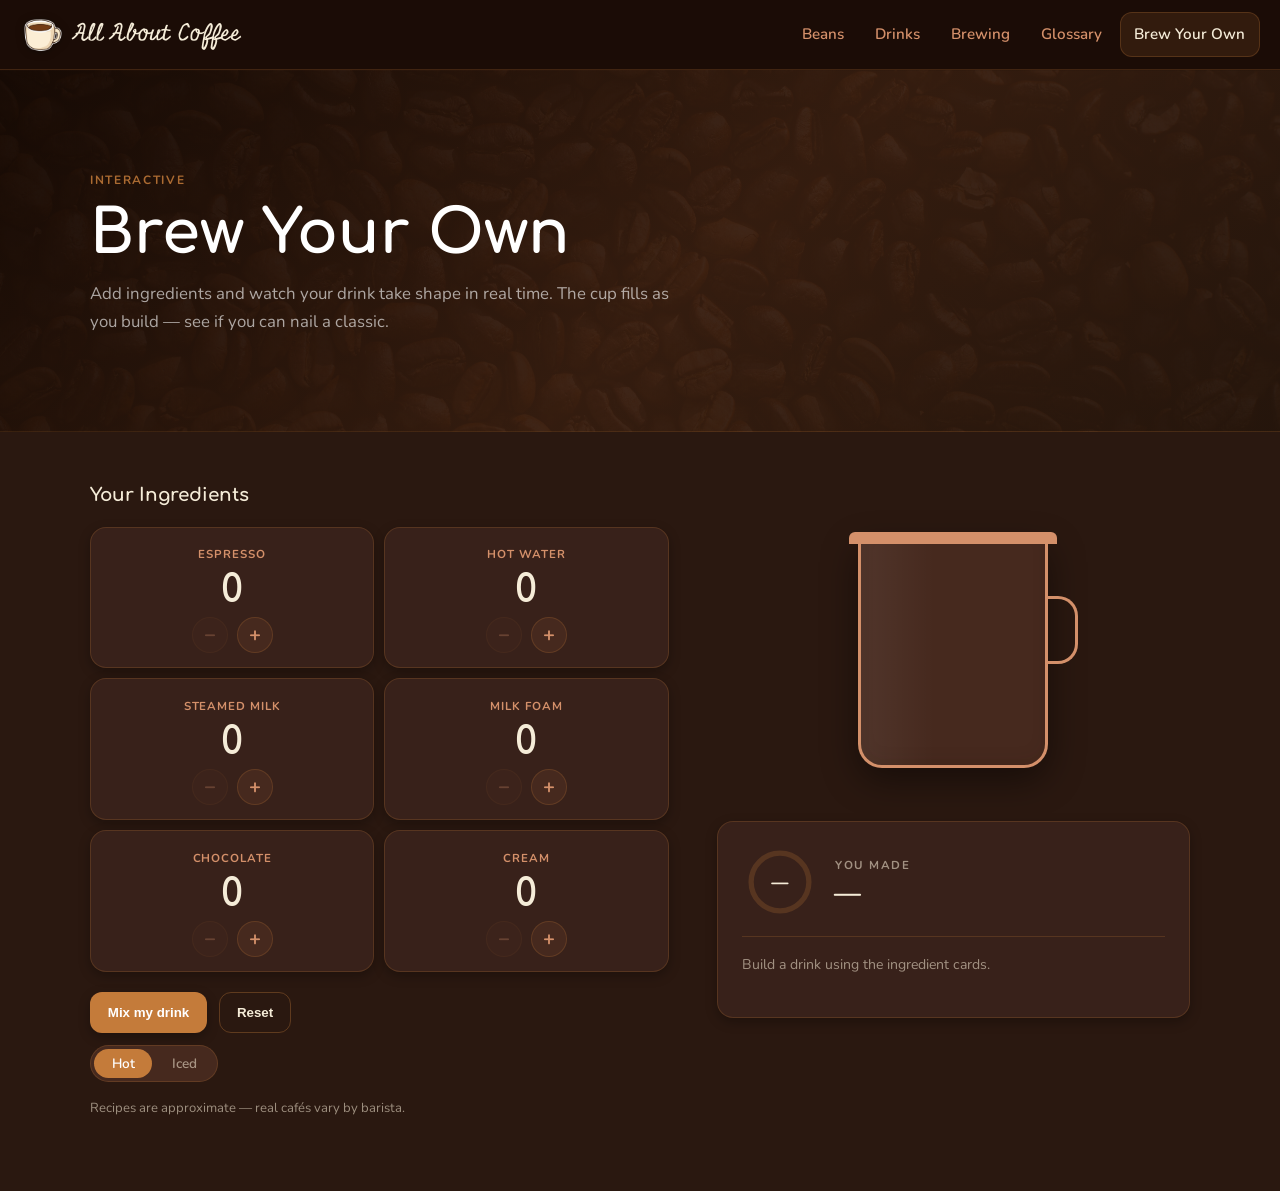
==== commit 243ca177: "Added an image next to the logo text and made the text bigger" ====
--- a/brew.html
+++ b/brew.html
@@ -10,7 +10,10 @@
 </head>
 <body>
   <header class="top-nav">
-    <a class="brand" href="index.html#top">All About Coffee</a>
+    <a class="brand" href="index.html#top">
+      <img src="assets/coffee-cup-illustration.png" alt="" class="brand__icon" />
+      All About Coffee
+    </a>
     <nav class="nav-links">
       <a href="index.html#beans">Beans</a>
       <a href="index.html#drinks">Drinks</a>
--- a/styles.css
+++ b/styles.css
@@ -75,11 +75,23 @@
 .brand{
   font-family: "Miniver", cursive;
   font-weight: 400;
-  font-size: 1.25rem;
+  font-size: 1.45rem;
   letter-spacing: 0.3px;
   color: var(--coffee-900);
   display: inline-flex;
   align-items: center;
+  gap: 0.5rem;
+}
+
+.brand__icon {
+  /* wider than tall → object-fit:cover crops the blank top/bottom padding */
+  width: 46px;
+  height: 37px;
+  object-fit: cover;
+  object-position: center 46%;
+  border-radius: 6px;
+  flex-shrink: 0;
+  filter: drop-shadow(0 1px 4px rgba(0,0,0,0.30));
 }
 
 .nav-links{
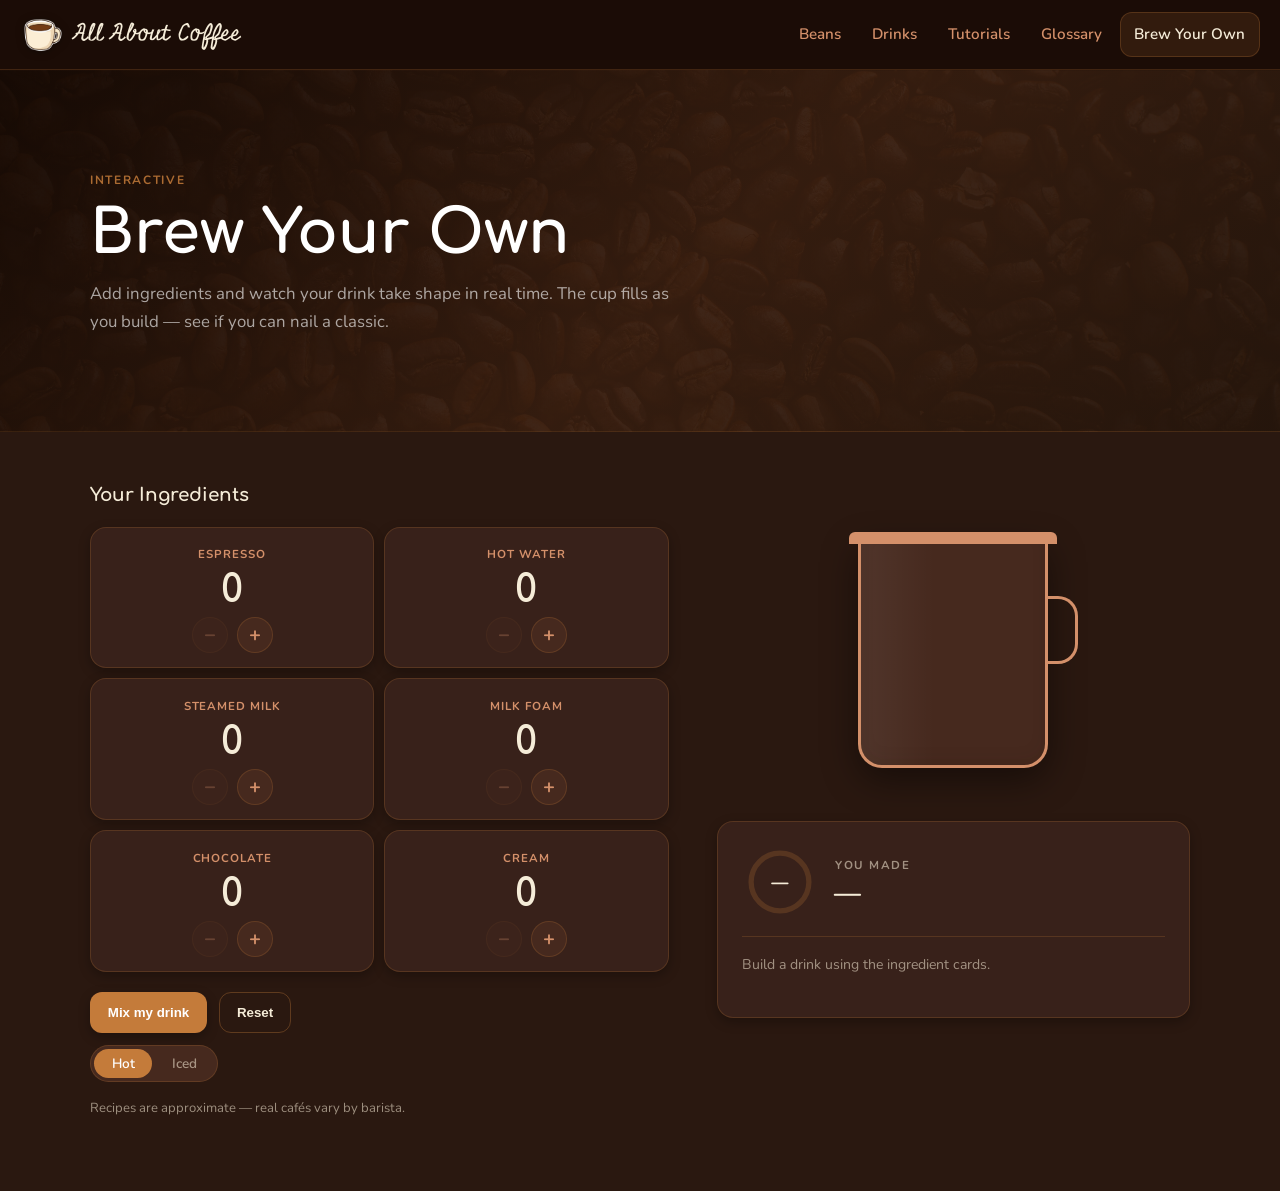
==== commit ec66e9b9: "added info about brewing techniques" ====
--- a/brew.html
+++ b/brew.html
@@ -17,7 +17,7 @@
     <nav class="nav-links">
       <a href="index.html#beans">Beans</a>
       <a href="index.html#drinks">Drinks</a>
-      <a href="index.html#brewing">Brewing</a>
+      <a href="index.html#tutorials">Tutorials</a>
       <a href="index.html#glossary">Glossary</a>
       <a class="game-link" href="brew.html">Brew Your Own</a>
     </nav>
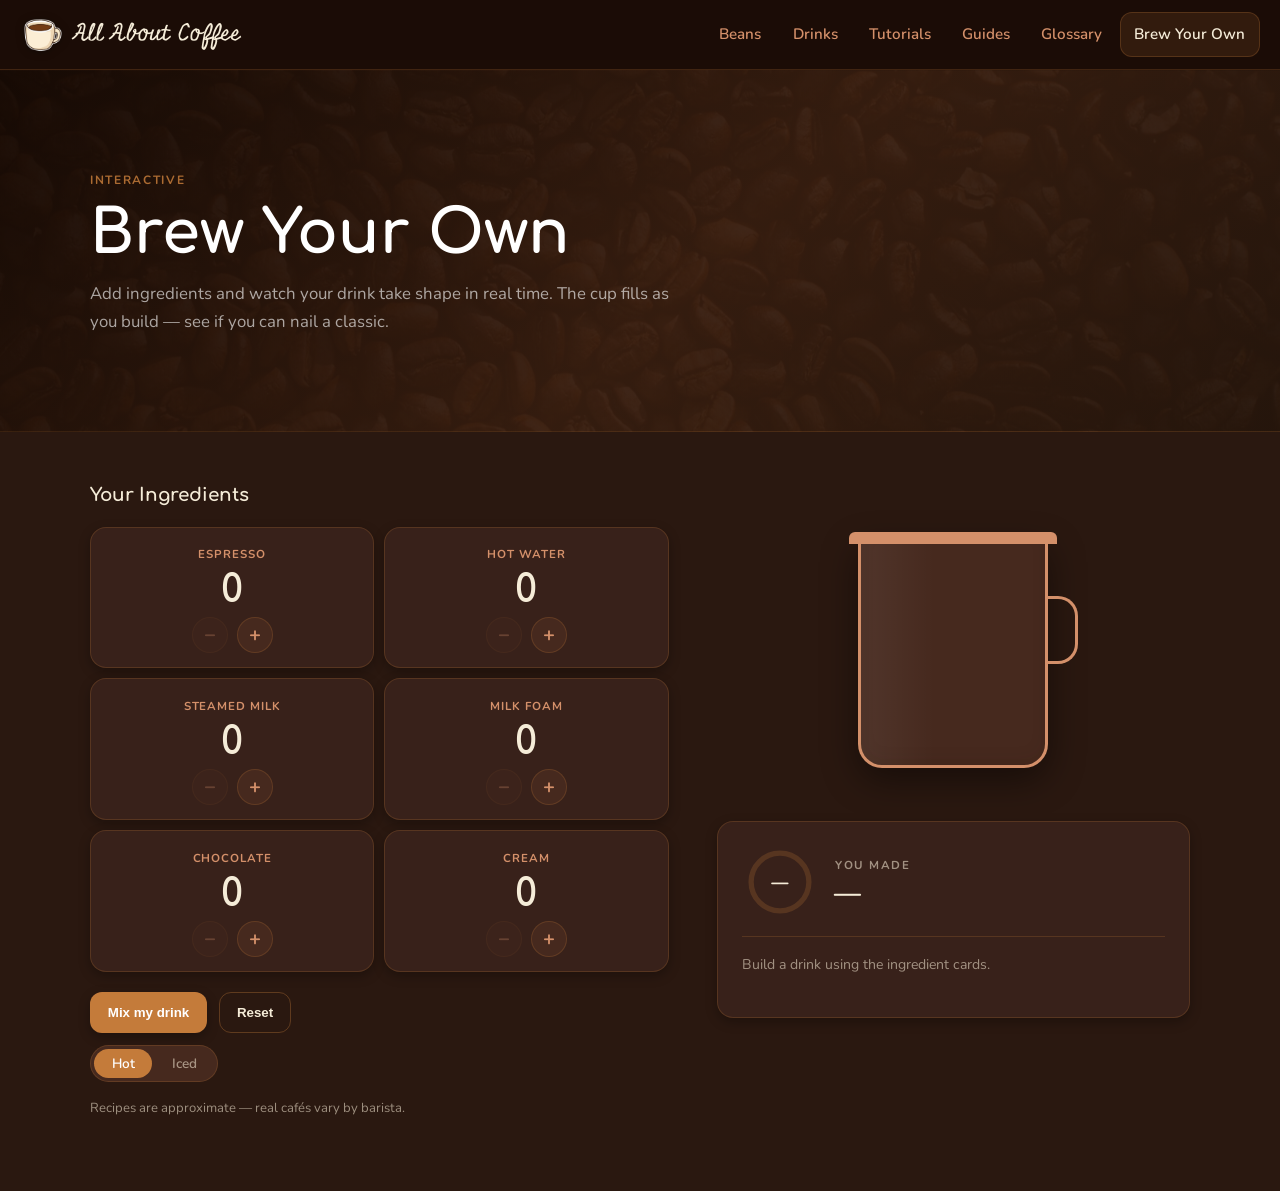
==== commit 2bbc8f90: "Add Guides section: hub, six article pages, homepage teaser - articles.js holds all guide metadata (" ====
--- a/brew.html
+++ b/brew.html
@@ -18,6 +18,7 @@
       <a href="index.html#beans">Beans</a>
       <a href="index.html#drinks">Drinks</a>
       <a href="index.html#tutorials">Tutorials</a>
+      <a href="guides.html">Guides</a>
       <a href="index.html#glossary">Glossary</a>
       <a class="game-link" href="brew.html">Brew Your Own</a>
     </nav>
--- a/styles.css
+++ b/styles.css
@@ -1,4 +1,4 @@
-@import url("https://fonts.googleapis.com/css2?family=Miniver&family=Comfortaa:wght@600;700&family=Nunito:wght@400;500;600;700&display=swap");
+@import url("https://fonts.googleapis.com/css2?family=Miniver&family=Fraunces:ital,opsz,wght@0,9..144,700;1,9..144,700&family=Comfortaa:wght@600;700&family=Nunito:wght@400;500;600;700&display=swap");
 
 :root{
   --font-heading: "Comfortaa", cursive;
@@ -137,20 +137,11 @@
 
 .hero-bg{
   position: absolute;
-  inset: -30% -10% -30% -10%;
+  inset: -15% 0;
   background:
-    /* warm amber glow, left-center */
-    radial-gradient(ellipse at 18% 45%, rgba(196,123,58,0.28) 0%, transparent 52%),
-    /* faint warm spot, top-right */
-    radial-gradient(ellipse at 82% 18%, rgba(160,80,30,0.14) 0%, transparent 44%),
-    /* rich espresso-to-mahogany base */
-    linear-gradient(158deg,
-      #3E1C0C 0%,
-      #5A2A14 38%,
-      #3A1808 72%,
-      #261006 100%
-    );
-  transform: translate3d(0,0,0) scale(1.06);
+    url('./assets/hero/bg.png')
+    center / cover no-repeat;
+  transform: translate3d(0,0,0) scaleX(-1);
   will-change: transform;
 }
 
@@ -182,12 +173,12 @@
 }
 
 .hero h1{
-  font-family: var(--font-heading);
+  font-family: "Fraunces", serif;
   font-weight: 700;
   letter-spacing: 0.2px;
   line-height: 1.1;
   margin: 0 0 0.85rem;
-  font-size: clamp(2.2rem, 3.6vw, 3.3rem);
+  font-size: clamp(2.6rem, 4.2vw, 3.9rem);
   /* Always cream — hero sits on a dark image in both themes */
   color: #F0E2CC;
   max-width: 22ch;
@@ -999,4 +990,425 @@
 
 .cup-wrap.is-cold .cup-rim    { background: #7BA8C4; }
 .cup-wrap.is-cold .cup-body   { border-color: #7BA8C4; }
-.cup-wrap.is-cold .cup-handle { border-color: #7BA8C4; }+.cup-wrap.is-cold .cup-handle { border-color: #7BA8C4; }
+
+/* ── Quiz ── */
+.quiz-wrap { max-width: 640px; margin: 0 auto; }
+
+.quiz-progress {
+  display: flex; gap: 0.5rem; justify-content: center; margin-bottom: 2rem;
+}
+.quiz-progress__dot {
+  width: 10px; height: 10px; border-radius: 50%;
+  background: var(--border); transition: background 300ms;
+}
+.quiz-progress__dot.active { background: var(--accent); }
+
+.quiz-step { display: none; }
+.quiz-step.active { display: block; animation: fadeSlideIn 300ms ease; }
+
+@keyframes fadeSlideIn {
+  from { opacity: 0; transform: translateY(10px); }
+  to   { opacity: 1; transform: translateY(0); }
+}
+
+.quiz-step h3 {
+  text-align: center; font-size: clamp(1.1rem, 2vw, 1.35rem);
+  color: var(--coffee-900); margin: 0 0 1.25rem;
+}
+
+.quiz-options {
+  display: grid; grid-template-columns: repeat(3, 1fr); gap: 0.85rem;
+}
+@media (max-width: 500px) { .quiz-options { grid-template-columns: 1fr; } }
+
+.quiz-option {
+  background: var(--surface); border: 1.5px solid var(--border);
+  border-radius: var(--radius); padding: 1.1rem 0.85rem;
+  cursor: pointer; text-align: center;
+  color: var(--text); font-family: var(--font-body);
+  font-size: 0.95rem; font-weight: 600;
+  transition: border-color 160ms, background 160ms;
+}
+.quiz-option:hover  { border-color: var(--accent); background: var(--accent-soft); }
+.quiz-option.selected { border-color: var(--accent); background: var(--accent-soft); color: var(--coffee-700); }
+
+.quiz-result { display: none; animation: fadeSlideIn 400ms ease; }
+.quiz-result.active { display: block; }
+
+.quiz-result__card {
+  background: var(--surface); border: 1px solid var(--border);
+  border-radius: var(--radius); padding: 2rem 2.5rem;
+  display: flex; flex-direction: column; align-items: center;
+  gap: 0.75rem; text-align: center;
+}
+.quiz-result__card h3 { font-size: clamp(1.6rem, 3vw, 2.1rem); color: var(--coffee-900); margin: 0; }
+.quiz-result__card p  { color: var(--muted); max-width: 38ch; margin: 0; }
+.quiz-result__actions { display: flex; gap: 0.75rem; flex-wrap: wrap; justify-content: center; margin-top: 0.5rem; }
+/* ==========================================================================
+   GUIDES — hub, cards and article pages
+   Visual language borrowed from the reference sites:
+   - gold hairline borders + letterspaced eyebrows (dark/gold reference)
+   - soft tinted "spotlight" glow behind cards (light e-commerce reference)
+   ========================================================================== */
+
+/* ---------- Helpers ---------- */
+.visually-hidden{
+  position: absolute;
+  width: 1px; height: 1px;
+  padding: 0; margin: -1px;
+  overflow: hidden;
+  clip: rect(0 0 0 0);
+  white-space: nowrap;
+  border: 0;
+}
+
+.link-button{
+  background: none;
+  border: 0;
+  color: var(--accent);
+  font: inherit;
+  cursor: pointer;
+  text-decoration: underline;
+  padding: 0;
+}
+
+/* ---------- Guides hub hero ---------- */
+.guides-hero{
+  position: relative;
+  padding: 5.5rem 0 3rem;
+  text-align: center;
+  overflow: hidden;
+}
+/* Soft radial spotlight — the "glow behind the subject" trick from the refs */
+.guides-hero::before{
+  content: "";
+  position: absolute;
+  top: -35%; left: 50%;
+  width: min(900px, 120vw);
+  aspect-ratio: 1;
+  transform: translateX(-50%);
+  background: radial-gradient(circle, var(--tint-strong) 0%, transparent 62%);
+  pointer-events: none;
+}
+.guides-hero__inner{ position: relative; }
+.guides-hero__title{
+  font-family: var(--font-heading);
+  font-size: clamp(2.25rem, 5.5vw, 3.5rem);
+  color: var(--coffee-900);
+  margin: 0.35rem 0 0.75rem;
+}
+.guides-hero__sub{
+  max-width: 54ch;
+  margin: 0 auto;
+  color: var(--muted);
+  line-height: 1.7;
+}
+
+/* ---------- Controls: filters + search ---------- */
+.guide-controls{
+  display: flex;
+  flex-wrap: wrap;
+  gap: 0.75rem;
+  align-items: center;
+  justify-content: space-between;
+  margin-bottom: 1rem;
+}
+.guide-filters{
+  display: flex;
+  flex-wrap: wrap;
+  gap: 0.5rem;
+}
+.guide-filter{
+  font: inherit;
+  font-size: 0.85rem;
+  color: var(--muted);
+  background: var(--tint);
+  border: 1px solid var(--border);
+  border-radius: 999px;
+  padding: 0.4rem 0.9rem;
+  cursor: pointer;
+  transition: background 180ms ease, color 180ms ease, border-color 180ms ease;
+}
+.guide-filter:hover{ color: var(--text); background: var(--tint-strong); }
+.guide-filter.is-active{
+  background: var(--accent);
+  border-color: var(--accent);
+  color: #2A1810;
+  font-weight: 700;
+}
+.guide-search input{
+  font: inherit;
+  font-size: 0.9rem;
+  color: var(--text);
+  background: var(--surface);
+  border: 1px solid var(--border);
+  border-radius: 999px;
+  padding: 0.5rem 1rem;
+  min-width: 220px;
+  outline: none;
+  transition: border-color 180ms ease;
+}
+.guide-search input::placeholder{ color: var(--muted); }
+.guide-search input:focus{ border-color: var(--accent); }
+
+.guide-count{
+  color: var(--muted);
+  font-size: 0.85rem;
+  margin: 0 0 1.25rem;
+}
+.guide-empty{
+  color: var(--muted);
+  text-align: center;
+  padding: 2.5rem 0;
+}
+
+/* ---------- Guide cards ---------- */
+.guide-grid{
+  display: grid;
+  grid-template-columns: repeat(auto-fill, minmax(280px, 1fr));
+  gap: 1rem;
+}
+.guide-card{
+  position: relative;
+  display: flex;
+  flex-direction: column;
+  gap: 0.6rem;
+  padding: 1.4rem;
+  background: var(--surface);
+  border: 1px solid var(--border);
+  border-radius: var(--radius);
+  text-decoration: none;
+  overflow: hidden;
+  box-shadow: var(--shadow-sm);
+  transition: transform 220ms ease, box-shadow 220ms ease, border-color 220ms ease;
+}
+/* Tinted corner glow, echoing the pastel product-card backdrops */
+.guide-card::after{
+  content: "";
+  position: absolute;
+  top: -55%; right: -35%;
+  width: 260px; aspect-ratio: 1;
+  background: radial-gradient(circle, var(--accent-soft) 0%, transparent 68%);
+  opacity: 0;
+  transition: opacity 260ms ease;
+  pointer-events: none;
+}
+.guide-card:hover{
+  transform: translateY(-4px);
+  box-shadow: var(--shadow);
+  border-color: rgba(196, 123, 58, 0.45);
+}
+.guide-card:hover::after{ opacity: 1; }
+
+.guide-card__top{
+  display: flex;
+  align-items: center;
+  gap: 0.5rem;
+}
+.guide-card__draft{
+  font-size: 0.68rem;
+  text-transform: uppercase;
+  letter-spacing: 0.08em;
+  color: var(--muted);
+  border: 1px dashed var(--border);
+  border-radius: 999px;
+  padding: 0.15rem 0.5rem;
+}
+.guide-card__title{
+  font-family: var(--font-heading);
+  font-size: 1.15rem;
+  line-height: 1.35;
+  color: var(--coffee-900);
+  margin: 0;
+}
+.guide-card__dek{
+  color: var(--muted);
+  font-size: 0.92rem;
+  line-height: 1.6;
+  margin: 0;
+  flex: 1;
+}
+.guide-card__meta{
+  color: var(--accent);
+  font-size: 0.82rem;
+  font-weight: 700;
+  margin-top: 0.25rem;
+}
+
+/* ---------- Reading progress bar ---------- */
+.reading-progress{
+  position: fixed;
+  top: 0; left: 0;
+  width: 100%; height: 3px;
+  background: transparent;
+  z-index: 100;
+}
+.reading-progress span{
+  display: block;
+  height: 100%;
+  width: 0%;
+  background: linear-gradient(90deg, var(--accent), var(--coffee-700));
+}
+
+/* ---------- Article page ---------- */
+.article-hero{
+  position: relative;
+  padding: 4.5rem 0 2rem;
+  border-bottom: 1px solid var(--border);
+  overflow: hidden;
+}
+.article-hero::before{
+  content: "";
+  position: absolute;
+  top: -60%; left: 12%;
+  width: min(700px, 110vw);
+  aspect-ratio: 1;
+  background: radial-gradient(circle, var(--tint-strong) 0%, transparent 65%);
+  pointer-events: none;
+}
+.article-hero .container{ position: relative; }
+.article-back{
+  display: inline-block;
+  color: var(--muted);
+  font-size: 0.85rem;
+  text-decoration: none;
+  margin-bottom: 1.25rem;
+  transition: color 180ms ease;
+}
+.article-back:hover{ color: var(--accent); }
+.article-hero__meta{
+  display: flex;
+  align-items: center;
+  flex-wrap: wrap;
+  gap: 0.6rem;
+  margin-bottom: 0.75rem;
+}
+.article-hero__time{ color: var(--muted); font-size: 0.85rem; }
+.article-hero__draft{
+  font-size: 0.68rem;
+  text-transform: uppercase;
+  letter-spacing: 0.08em;
+  color: var(--muted);
+  border: 1px dashed var(--border);
+  border-radius: 999px;
+  padding: 0.2rem 0.6rem;
+}
+.article-hero__title{
+  font-family: var(--font-heading);
+  font-size: clamp(1.9rem, 4.5vw, 3rem);
+  line-height: 1.2;
+  color: var(--coffee-900);
+  margin: 0 0 0.75rem;
+  max-width: 20ch;
+}
+.article-hero__dek{
+  color: var(--muted);
+  font-size: 1.05rem;
+  line-height: 1.7;
+  max-width: 58ch;
+  margin: 0;
+}
+
+/* ---------- Article layout: sticky TOC + body ---------- */
+.article-layout{
+  display: grid;
+  grid-template-columns: 200px minmax(0, 1fr);
+  gap: 3rem;
+  padding: 3rem 0 4rem;
+  align-items: start;
+}
+.article-aside{ position: sticky; top: 90px; }
+.article-toc__label{
+  font-size: 0.72rem;
+  text-transform: uppercase;
+  letter-spacing: 0.12em;
+  color: var(--muted);
+  margin: 0 0 0.75rem;
+}
+.article-toc ul{ list-style: none; margin: 0; padding: 0; }
+.article-toc li{ margin-bottom: 0.15rem; }
+.article-toc a{
+  display: block;
+  color: var(--muted);
+  font-size: 0.88rem;
+  line-height: 1.45;
+  text-decoration: none;
+  padding: 0.35rem 0 0.35rem 0.75rem;
+  border-left: 2px solid var(--border);
+  transition: color 180ms ease, border-color 180ms ease;
+}
+.article-toc a:hover{ color: var(--text); }
+.article-toc a.is-active{
+  color: var(--accent);
+  border-left-color: var(--accent);
+  font-weight: 700;
+}
+
+/* ---------- Article typography ---------- */
+.article-body{
+  max-width: 68ch;
+  font-size: 1.02rem;
+  line-height: 1.8;
+  color: var(--text);
+}
+.article-body h2{
+  font-family: var(--font-heading);
+  font-size: 1.5rem;
+  color: var(--coffee-900);
+  margin: 2.5rem 0 0.85rem;
+  scroll-margin-top: 90px;
+}
+.article-body h2:first-of-type{ margin-top: 0; }
+.article-body p{ margin: 0 0 1.1rem; }
+.article-list{
+  margin: 0 0 1.25rem;
+  padding-left: 1.1rem;
+  color: var(--text);
+}
+.article-list li{ margin-bottom: 0.5rem; }
+.article-list li::marker{ color: var(--accent); }
+
+.article-callout{
+  border-left: 3px solid var(--accent);
+  background: var(--tint);
+  border-radius: 0 var(--radius-sm) var(--radius-sm) 0;
+  padding: 1rem 1.25rem;
+  margin: 1.5rem 0;
+}
+.article-callout p{
+  margin: 0;
+  color: var(--coffee-900);
+  font-size: 0.97rem;
+}
+
+/* ---------- Responsive ---------- */
+@media (max-width: 860px){
+  .article-layout{
+    grid-template-columns: 1fr;
+    gap: 1.5rem;
+    padding-top: 2rem;
+  }
+  .article-aside{
+    position: static;
+    border-bottom: 1px solid var(--border);
+    padding-bottom: 1.25rem;
+  }
+  .article-toc ul{
+    display: flex;
+    flex-wrap: wrap;
+    gap: 0.4rem;
+  }
+  .article-toc a{
+    border-left: 0;
+    border: 1px solid var(--border);
+    border-radius: 999px;
+    padding: 0.3rem 0.75rem;
+  }
+  .article-toc a.is-active{ border-color: var(--accent); }
+}
+@media (max-width: 560px){
+  .guide-controls{ flex-direction: column; align-items: stretch; }
+  .guide-search input{ width: 100%; }
+  .guides-hero{ padding-top: 4rem; }
+}
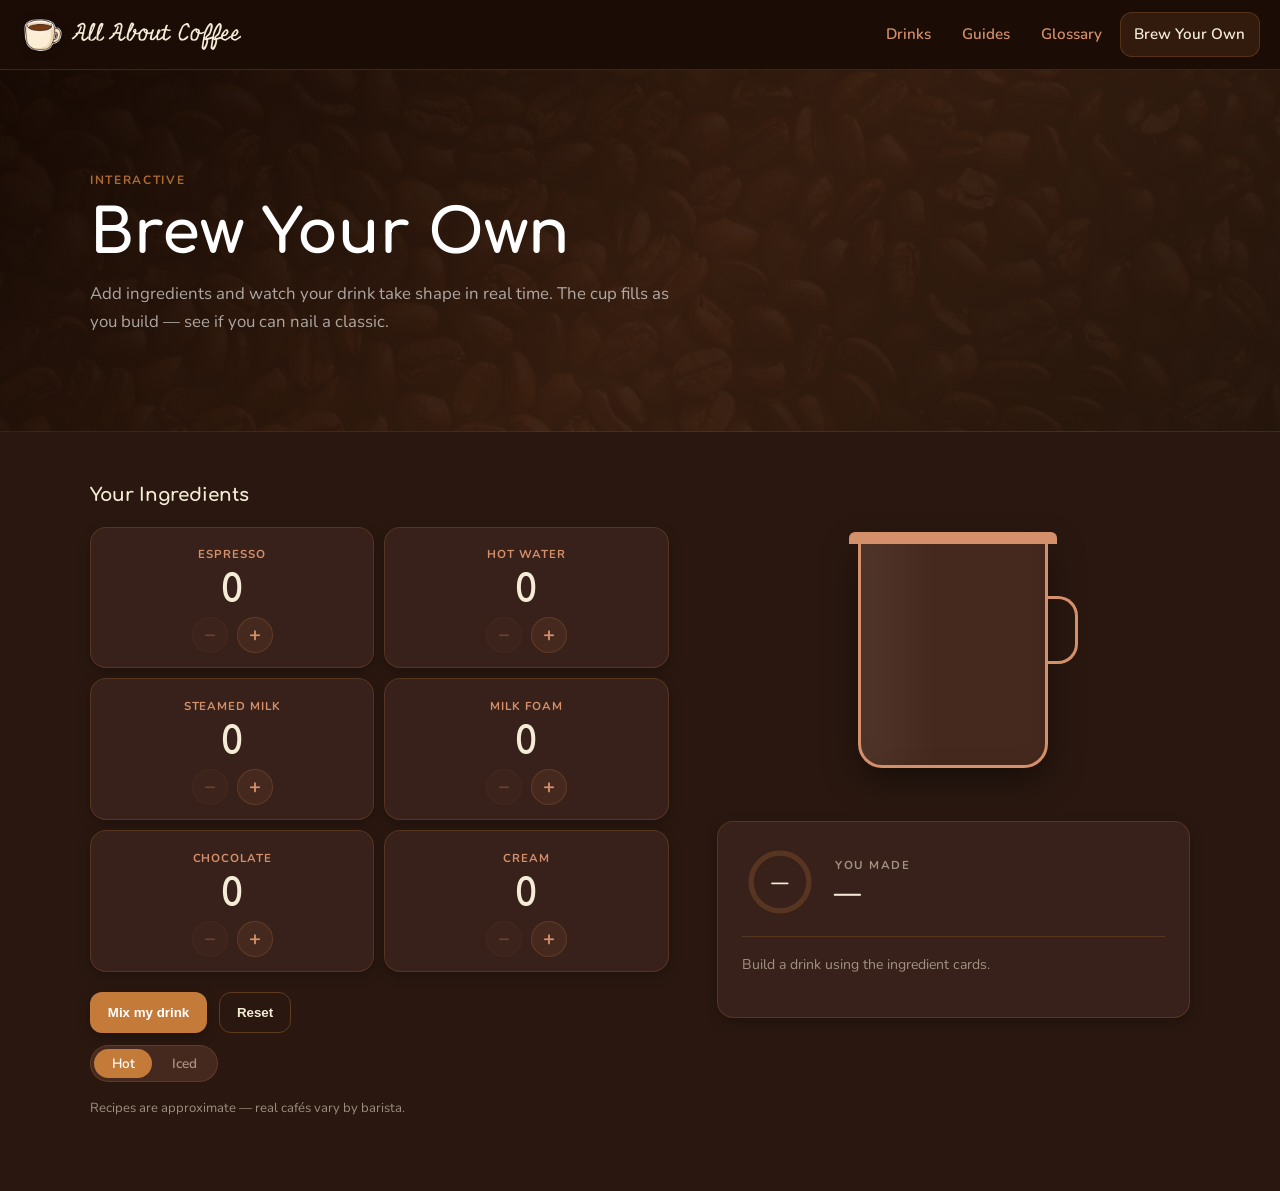
==== commit 0a16afb3: "Restructure: move long-form sections into Guides, cut nav to 4 links The homepage carried 7 sections" ====
--- a/brew.html
+++ b/brew.html
@@ -15,11 +15,9 @@
       All About Coffee
     </a>
     <nav class="nav-links">
-      <a href="index.html#beans">Beans</a>
       <a href="index.html#drinks">Drinks</a>
-      <a href="index.html#tutorials">Tutorials</a>
       <a href="guides.html">Guides</a>
-      <a href="index.html#glossary">Glossary</a>
+      <a href="glossary.html">Glossary</a>
       <a class="game-link" href="brew.html">Brew Your Own</a>
     </nav>
   </header>
--- a/styles.css
+++ b/styles.css
@@ -135,31 +135,10 @@
   padding: clamp(3rem, 7vw, 5rem) 0;
 }
 
-.hero-bg{
-  position: absolute;
-  inset: -15% 0;
-  background:
-    url('./assets/hero/bg.png')
-    center / cover no-repeat;
-  transform: translate3d(0,0,0) scaleX(-1);
-  will-change: transform;
-}
-
-.hero::after{
-  content:"";
-  position:absolute;
-  inset:0;
-  background: linear-gradient(to bottom,
-    transparent,
-    rgba(42, 24, 16, 0.65) 60%,
-    rgba(42, 24, 16, 1)
-  );
-  pointer-events:none;
-}
-
 .hero-inner{
   position: relative;
-  z-index: 2;
+  /* deliberately no z-index: it would isolate the stacking context and
+     break mix-blend-mode on the hero photo */
 }
 
 .eyebrow{
@@ -184,31 +163,8 @@
   max-width: 22ch;
 }
 
-.beans-bg{
-  position: relative;
-  overflow: hidden;
-}
-
-.beans-bg::before{
-  content:"";
-  position: absolute;
-  inset: -20%;
-  background:
-    linear-gradient(
-      rgba(20, 8, 4, 0.78),
-      rgba(28, 12, 6, 0.88)
-    ),
-    url("./assets/coffee-beans-bg.jpg");
-  background-size: cover;
-  background-position: center;
-  transform: translate3d(0,0,0) scale(1.06);
-  z-index: 0;
-}
-
-.beans-bg > .container{
-  position: relative;
-  z-index: 1;
-}
+
+
 
 .lead{
   margin: 0;
@@ -1412,3 +1368,114 @@
   .guide-search input{ width: 100%; }
   .guides-hero{ padding-top: 4rem; }
 }
+
+/* ==========================================================================
+   HERO — full-bleed photo layer with the text overlaid
+   The photo covers the whole section and is feathered out on every edge,
+   so the bean pile dissolves into the page instead of ending on a hard line.
+   ========================================================================== */
+.hero{
+  display: flex;
+  align-items: center;
+  min-height: clamp(560px, 88vh, 900px);
+}
+
+.hero-figure{
+  position: absolute;
+  inset: 0;
+  margin: 0;
+  pointer-events: none;
+}
+
+/* Warm light pooling behind the cup so it reads as lit, not pasted on */
+.hero-figure::before{
+  content: "";
+  position: absolute;
+  inset: 8% 0 4% 30%;
+  background: radial-gradient(ellipse at 60% 52%,
+              rgba(196, 123, 58, 0.26) 0%,
+              rgba(196, 123, 58, 0.08) 42%,
+              transparent 72%);
+  filter: blur(40px);
+}
+
+.hero-figure img{
+  width: 100%;
+  height: 100%;
+  /* contain, not cover: the source is 2:3 portrait, so covering a wide
+     hero would crop ~60% of its height. Fitting to height shows the whole
+     frame — which is the only way the bean pile is not sliced off. */
+  object-fit: contain;
+  object-position: 72% 50%;
+  display: block;
+  mix-blend-mode: screen;
+  /* Melt the remaining edges into the page */
+  -webkit-mask-image:
+    linear-gradient(to right, transparent 0%, rgba(0,0,0,0.35) 24%, #000 44%),
+    linear-gradient(to bottom, transparent 0%, #000 12%, #000 70%, transparent 99%);
+  -webkit-mask-composite: source-in;
+  mask-image:
+    linear-gradient(to right, transparent 0%, rgba(0,0,0,0.35) 24%, #000 44%),
+    linear-gradient(to bottom, transparent 0%, #000 12%, #000 70%, transparent 99%);
+  mask-composite: intersect;
+}
+
+.hero-inner{
+  position: relative;   /* sits above the photo layer via DOM order */
+  width: min(var(--container), calc(100% - 2.5rem));
+}
+.hero-copy{ max-width: 34rem; }
+
+@media (max-width: 860px){
+  /* Stack rather than overlay: a washed-out photo behind text reads as
+     muddy on a small screen, so the photo gets its own band up top. */
+  .hero{
+    display: block;
+    min-height: 0;
+    padding: 0 0 clamp(2rem, 6vw, 3rem);
+  }
+  .hero-figure{
+    position: static;
+    height: 42vh;
+    min-height: 260px;
+  }
+  .hero-figure img{
+    object-fit: contain;
+    object-position: 50% 50%;
+    opacity: 1;
+    -webkit-mask-image: linear-gradient(to bottom, transparent 0%, #000 14%, #000 72%, transparent 99%);
+    -webkit-mask-composite: source-over;
+    mask-image: linear-gradient(to bottom, transparent 0%, #000 14%, #000 72%, transparent 99%);
+    mask-composite: add;
+  }
+  .hero-figure::before{ inset: 6% 12% 10%; }
+  .hero-copy{ max-width: none; }
+}
+
+/* ---------- Mobile nav: brand row + single scrollable link row ---------- */
+@media (max-width: 700px){
+  .top-nav{
+    flex-direction: column;
+    align-items: stretch;
+    gap: 0.55rem;
+    padding: 0.6rem 1rem;
+  }
+  .brand{
+    white-space: nowrap;      /* stop "All About Coffee" stacking */
+    font-size: 1.25rem;
+  }
+  .nav-links{
+    flex-wrap: nowrap;        /* one row that scrolls instead of 3 that wrap */
+    overflow-x: auto;
+    gap: 0.35rem;
+    scrollbar-width: none;
+    -ms-overflow-style: none;
+  }
+  .nav-links::-webkit-scrollbar{ display: none; }
+  .nav-links a{ white-space: nowrap; }
+}
+
+/* Full-width article body — for guides built from cards rather than prose */
+.article-wide{
+  padding: 3rem 0 4rem;
+}
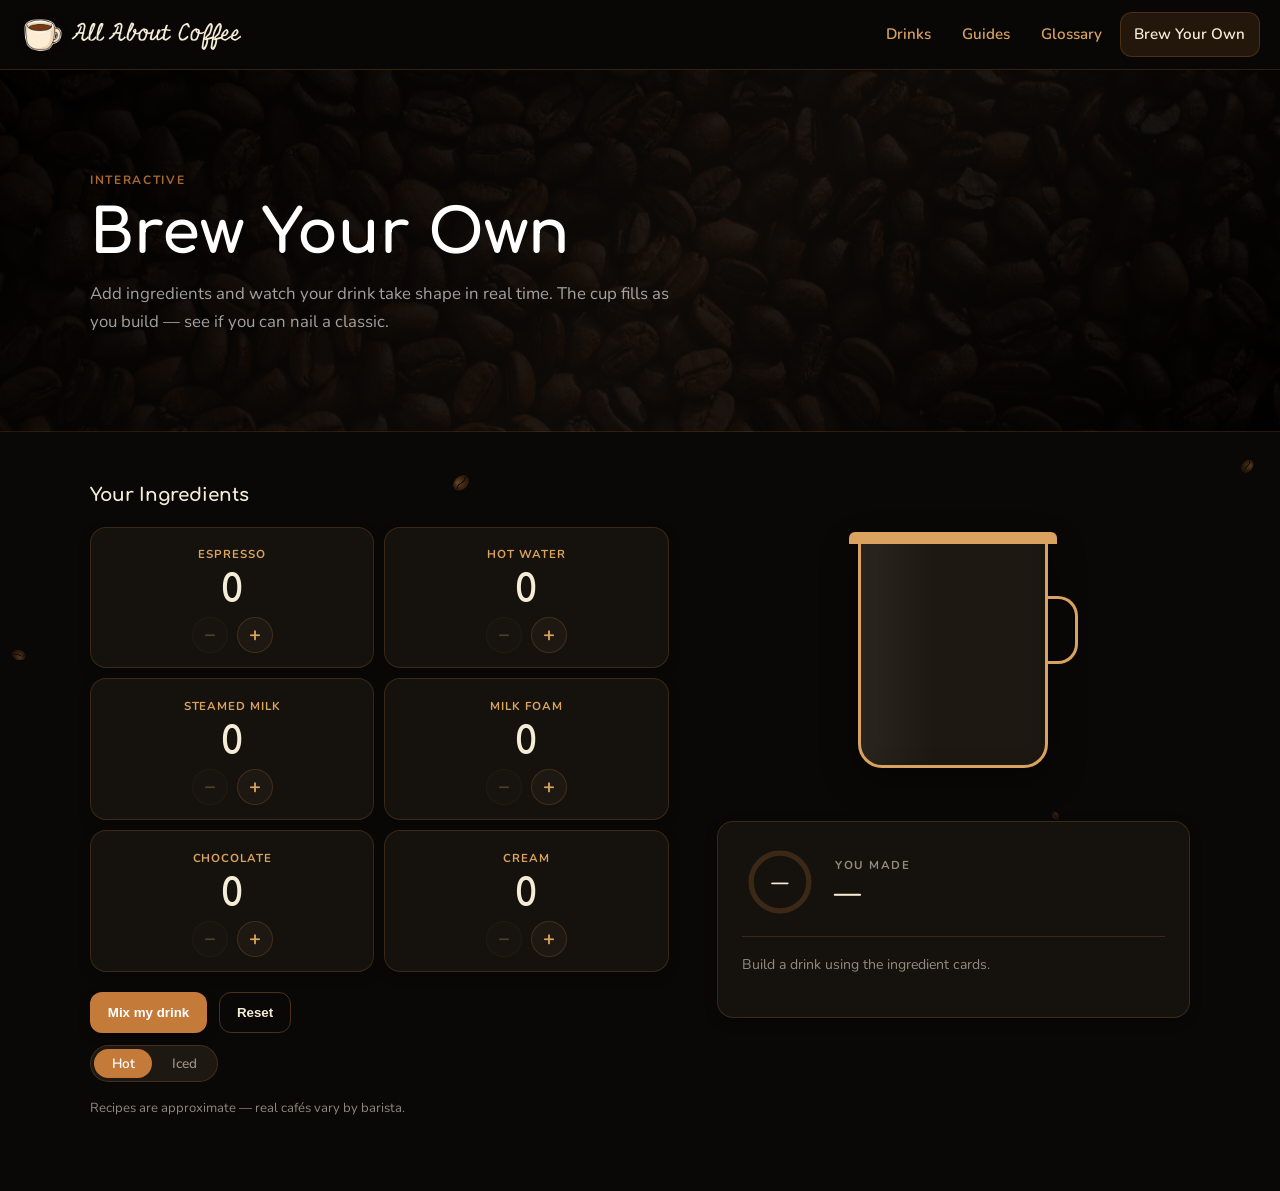
==== commit 1d513ba4: "Add coffee beans that fall as you scroll One fixed canvas behind all content (z-index -1, no pointer" ====
--- a/brew.html
+++ b/brew.html
@@ -5,6 +5,7 @@
   <meta name="viewport" content="width=device-width, initial-scale=1.0" />
   <link rel="stylesheet" href="styles.css" />
   <script src="main.js" defer></script>
+  <script src="beans.js" defer></script>
   <script src="brew-game.js" defer></script>
   <title>Brew Your Own | All About Coffee</title>
 </head>
--- a/styles.css
+++ b/styles.css
@@ -4,10 +4,10 @@
   --font-heading: "Comfortaa", cursive;
   --font-body: "Nunito", system-ui, sans-serif;
 
-  /* ── Unified coffee-brown theme ── */
-  --bg: #2A1810;
-  --surface: #38211A;
-  --surface-2: #46291E;
+  /* ── Black & gold theme (from the landing portal) ── */
+  --bg: #0A0806;
+  --surface: #15110D;
+  --surface-2: #1D1812;
   --border: rgba(196, 123, 58, 0.22);
 
   --tint: rgba(196, 123, 58, 0.08);
@@ -19,7 +19,7 @@
   --muted: rgba(240, 228, 206, 0.58);
 
   --coffee-900: #F5ECD8;
-  --coffee-700: #D4906A;
+  --coffee-700: #D9A35F;   /* light gold for links/nav (was peach-brown) */
 
   --accent: #C47B3A;
 
@@ -60,7 +60,7 @@
   top: 0;
   z-index: 50;
 
-  background: rgba(26, 12, 6, 0.90);
+  background: rgba(10, 8, 6, 0.86);
   -webkit-backdrop-filter: blur(12px);
   backdrop-filter: blur(12px);
   border-bottom: 1px solid var(--border);
@@ -128,19 +128,6 @@
 }
 
 /* ---------- Hero (parallax) ---------- */
-.hero{
-  position: relative;
-  overflow: hidden;
-  border-bottom: 1px solid var(--border);
-  padding: clamp(3rem, 7vw, 5rem) 0;
-}
-
-.hero-inner{
-  position: relative;
-  /* deliberately no z-index: it would isolate the stacking context and
-     break mix-blend-mode on the hero photo */
-}
-
 .eyebrow{
   display: inline-block;
   font-weight: 700;
@@ -151,41 +138,8 @@
   margin: 0 0 0.75rem;
 }
 
-.hero h1{
-  font-family: "Fraunces", serif;
-  font-weight: 700;
-  letter-spacing: 0.2px;
-  line-height: 1.1;
-  margin: 0 0 0.85rem;
-  font-size: clamp(2.6rem, 4.2vw, 3.9rem);
-  /* Always cream — hero sits on a dark image in both themes */
-  color: #F0E2CC;
-  max-width: 22ch;
-}
-
-
-
-
-.lead{
-  margin: 0;
-  max-width: 70ch;
-  /* Always readable on the dark hero image */
-  color: rgba(240, 226, 204, 0.72);
-  font-size: 1.08rem;
-}
-
-/* Secondary button inside the hero is always on a dark image */
-.hero .button.secondary {
-  color: #F0E2CC;
-  border-color: rgba(240, 226, 204, 0.35);
-}
-
-.cta-row{
-  display: flex;
-  gap: 0.75rem;
-  flex-wrap: wrap;
-  margin-top: 1.35rem;
-}
+
+
 
 .button{
   display: inline-flex;
@@ -328,9 +282,9 @@
 .brew-hero {
   background:
     linear-gradient(135deg,
-      rgba(22, 10, 4, 0.97) 0%,
-      rgba(55, 30, 16, 0.94) 55%,
-      rgba(38, 22, 12, 0.96) 100%
+      rgba(0, 0, 0, 0.94) 0%,
+      rgba(14, 11, 8, 0.90) 55%,
+      rgba(0, 0, 0, 0.94) 100%
     ),
     url('./assets/coffee-beans-bg.jpg');
   background-size: cover;
@@ -765,22 +719,6 @@
   overflow: hidden;
   aspect-ratio: 3 / 4;
   box-shadow: var(--shadow);
-  /* stagger the reveal per card */
-  --stagger: 0;
-}
-
-.drink-card:nth-child(1) { --stagger: 0; }
-.drink-card:nth-child(2) { --stagger: 1; }
-.drink-card:nth-child(3) { --stagger: 2; }
-.drink-card:nth-child(4) { --stagger: 3; }
-.drink-card:nth-child(5) { --stagger: 4; }
-.drink-card:nth-child(6) { --stagger: 5; }
-
-/* Override the generic .reveal transition to add stagger */
-.drink-card.reveal {
-  transition:
-    opacity  500ms ease calc(var(--stagger) * 70ms),
-    transform 500ms ease calc(var(--stagger) * 70ms);
 }
 
 /* Photo fills the entire card */
@@ -1090,7 +1028,7 @@
 .guide-filter.is-active{
   background: var(--accent);
   border-color: var(--accent);
-  color: #2A1810;
+  color: var(--bg);
   font-weight: 700;
 }
 .guide-search input{
@@ -1369,89 +1307,6 @@
   .guides-hero{ padding-top: 4rem; }
 }
 
-/* ==========================================================================
-   HERO — full-bleed photo layer with the text overlaid
-   The photo covers the whole section and is feathered out on every edge,
-   so the bean pile dissolves into the page instead of ending on a hard line.
-   ========================================================================== */
-.hero{
-  display: flex;
-  align-items: center;
-  min-height: clamp(560px, 88vh, 900px);
-}
-
-.hero-figure{
-  position: absolute;
-  inset: 0;
-  margin: 0;
-  pointer-events: none;
-}
-
-/* Warm light pooling behind the cup so it reads as lit, not pasted on */
-.hero-figure::before{
-  content: "";
-  position: absolute;
-  inset: 8% 0 4% 30%;
-  background: radial-gradient(ellipse at 60% 52%,
-              rgba(196, 123, 58, 0.26) 0%,
-              rgba(196, 123, 58, 0.08) 42%,
-              transparent 72%);
-  filter: blur(40px);
-}
-
-.hero-figure img{
-  width: 100%;
-  height: 100%;
-  /* contain, not cover: the source is 2:3 portrait, so covering a wide
-     hero would crop ~60% of its height. Fitting to height shows the whole
-     frame — which is the only way the bean pile is not sliced off. */
-  object-fit: contain;
-  object-position: 72% 50%;
-  display: block;
-  mix-blend-mode: screen;
-  /* Melt the remaining edges into the page */
-  -webkit-mask-image:
-    linear-gradient(to right, transparent 0%, rgba(0,0,0,0.35) 24%, #000 44%),
-    linear-gradient(to bottom, transparent 0%, #000 12%, #000 70%, transparent 99%);
-  -webkit-mask-composite: source-in;
-  mask-image:
-    linear-gradient(to right, transparent 0%, rgba(0,0,0,0.35) 24%, #000 44%),
-    linear-gradient(to bottom, transparent 0%, #000 12%, #000 70%, transparent 99%);
-  mask-composite: intersect;
-}
-
-.hero-inner{
-  position: relative;   /* sits above the photo layer via DOM order */
-  width: min(var(--container), calc(100% - 2.5rem));
-}
-.hero-copy{ max-width: 34rem; }
-
-@media (max-width: 860px){
-  /* Stack rather than overlay: a washed-out photo behind text reads as
-     muddy on a small screen, so the photo gets its own band up top. */
-  .hero{
-    display: block;
-    min-height: 0;
-    padding: 0 0 clamp(2rem, 6vw, 3rem);
-  }
-  .hero-figure{
-    position: static;
-    height: 42vh;
-    min-height: 260px;
-  }
-  .hero-figure img{
-    object-fit: contain;
-    object-position: 50% 50%;
-    opacity: 1;
-    -webkit-mask-image: linear-gradient(to bottom, transparent 0%, #000 14%, #000 72%, transparent 99%);
-    -webkit-mask-composite: source-over;
-    mask-image: linear-gradient(to bottom, transparent 0%, #000 14%, #000 72%, transparent 99%);
-    mask-composite: add;
-  }
-  .hero-figure::before{ inset: 6% 12% 10%; }
-  .hero-copy{ max-width: none; }
-}
-
 /* ---------- Mobile nav: brand row + single scrollable link row ---------- */
 @media (max-width: 700px){
   .top-nav{
@@ -1479,3 +1334,198 @@
 .article-wide{
   padding: 3rem 0 4rem;
 }
+
+/* ==========================================================================
+   PORTAL — scroll-driven camera through the word COFFEE
+   The word is an SVG clipPath; the field behind it shows only through the
+   letterforms until the camera flies into the O and it fills the screen.
+   ========================================================================== */
+.portal{
+  --portal-length: 2.2;
+  position: relative;
+  isolation: isolate;
+  background: #000;
+  /* One screen for the pinned view plus the camera's travel */
+  height: calc((var(--portal-length) + 1) * 100svh);
+}
+
+.portal__pin{
+  position: sticky;
+  top: 0;
+  height: 100svh;
+  overflow: clip;
+  isolation: isolate;
+}
+
+/* What you see through the letters, and then fly into */
+.portal__field{
+  position: absolute;
+  inset: 0;
+  opacity: 0;
+  pointer-events: none;
+  /* Gold reads on black (page brown would sit at ~1.3:1). --portal-depth
+     runs 0 -> 1 with the zoom, so by the time the colour fills the screen
+     it has become the page background and the next section follows on. */
+  background: color-mix(in srgb, var(--accent), var(--bg) calc(var(--portal-depth, 0) * 100%));
+}
+.portal[data-portal-ready] .portal__field{ opacity: 1; }
+
+.portal__art{
+  position: absolute;
+  inset: 0;
+  width: 100%;
+  height: 100%;
+  overflow: visible;
+  pointer-events: none;
+}
+.portal__art text{
+  font-family: var(--font-heading);
+  font-weight: 700;
+  font-size: 100px;
+  font-kerning: none;
+  font-variant-ligatures: none;
+  letter-spacing: 0;
+}
+
+.portal__caption{
+  position: absolute;
+  inset: auto 0 7%;
+  margin: 0;
+  text-align: center;
+  font-size: 0.8rem;
+  letter-spacing: 0.14em;
+  text-transform: uppercase;
+  color: var(--muted);
+  opacity: var(--portal-caption, 1);
+  pointer-events: none;
+}
+
+/* "All About" above the word, in the logo's script face. Sized and placed
+   from the word's measured resting geometry, so the lockup holds at any
+   viewport; the fallbacks match the static 16vw word used before JS runs. */
+.portal__kicker{
+  position: absolute;
+  left: 0;
+  right: 0;
+  bottom: calc(100% - var(--portal-word-top, calc(50% - 5.5vw)) + var(--portal-word-h, 11vw) * 0.1);
+  margin: 0;
+  text-align: center;
+  font-family: "Miniver", cursive;
+  font-size: max(1.15rem, calc(var(--portal-word-h, 11vw) * 0.36));
+  line-height: 1;
+  color: var(--coffee-900);
+  opacity: var(--portal-caption, 1);
+  pointer-events: none;
+}
+
+/* Before measurement lands (and with JS off) the word is just type */
+.portal__fallback{
+  position: absolute;
+  inset: 0;
+  display: grid;
+  place-items: center;
+  font-family: var(--font-heading);
+  font-weight: 700;
+  font-size: 16vw;
+  line-height: 1;
+  color: var(--accent);
+}
+.portal[data-portal-ready] .portal__fallback{ display: none; }
+
+/* Reduced motion: no camera and no scroll room, just the word. */
+@media (prefers-reduced-motion: reduce){
+  .portal{ height: auto; }
+  .portal__pin{ position: relative; }
+  .portal__caption{ display: none; }
+}
+
+/* ==========================================================================
+   HSCROLL — scroll down, move sideways (drinks)
+   Base: a native swipeable row, which is what no-JS and reduced-motion
+   readers get. hscroll.js adds [data-hscroll-active] to pin the section and
+   drive the row from vertical scroll.
+   ========================================================================== */
+.hscroll__viewport{
+  margin-top: 1.25rem;
+  overflow-x: auto;
+  scroll-snap-type: x proximity;
+  /* line snapped cards up with the heading, not the viewport edge */
+  scroll-padding-inline: max(1.25rem, calc((100% - var(--container)) / 2));
+  scrollbar-width: none;
+}
+.hscroll__viewport::-webkit-scrollbar{ display: none; }
+
+.drink-grid.hscroll__track{
+  display: flex;
+  gap: 1rem;
+  width: max-content;
+  margin: 0;
+  /* first card starts on the heading's left edge; last ends on its right */
+  padding-inline: max(1.25rem, calc((100% - var(--container)) / 2));
+}
+
+.hscroll .drink-card{
+  flex: 0 0 auto;
+  height: min(60svh, 520px);
+  width: auto;
+  aspect-ratio: 3 / 4;
+  scroll-snap-align: start;
+}
+
+.hscroll__progress{
+  height: 2px;
+  margin-top: 1.25rem;
+  border-radius: 2px;
+  background: var(--border);
+  overflow: hidden;
+}
+.hscroll__progress span{
+  display: block;
+  height: 100%;
+  background: var(--accent);
+  transform: scaleX(0);
+  transform-origin: left;
+}
+/* The bar only means something while scroll drives the row */
+.hscroll:not([data-hscroll-active]) .hscroll__progress{ display: none; }
+
+/* ---------- Pinned mode ---------- */
+.hscroll[data-hscroll-active]{
+  position: relative;
+  padding-block: 0;           /* height is set by hscroll.js */
+}
+.hscroll[data-hscroll-active] .hscroll__pin{
+  position: sticky;
+  top: 0;
+  height: 100svh;
+  box-sizing: border-box;
+  padding-top: var(--hscroll-nav, 0px);   /* clear the sticky header */
+  display: flex;
+  flex-direction: column;
+  justify-content: center;
+  overflow: hidden;
+}
+.hscroll[data-hscroll-active] .hscroll__viewport{
+  overflow: hidden;
+  scroll-snap-type: none;
+}
+.hscroll[data-hscroll-active] .hscroll__track{ will-change: transform; }
+
+@media (max-width: 700px){
+  .hscroll .drink-card{
+    height: auto;
+    width: min(76vw, 340px);
+  }
+}
+
+/* ---------- Falling beans (beans.js) ----------
+   Fixed behind everything: z-index -1 paints above the page background but
+   below all content, so beans pass behind text and under opaque surfaces. */
+.bean-rain{
+  position: fixed;
+  inset: 0;
+  width: 100%;
+  height: 100%;
+  z-index: -1;
+  pointer-events: none;
+}
